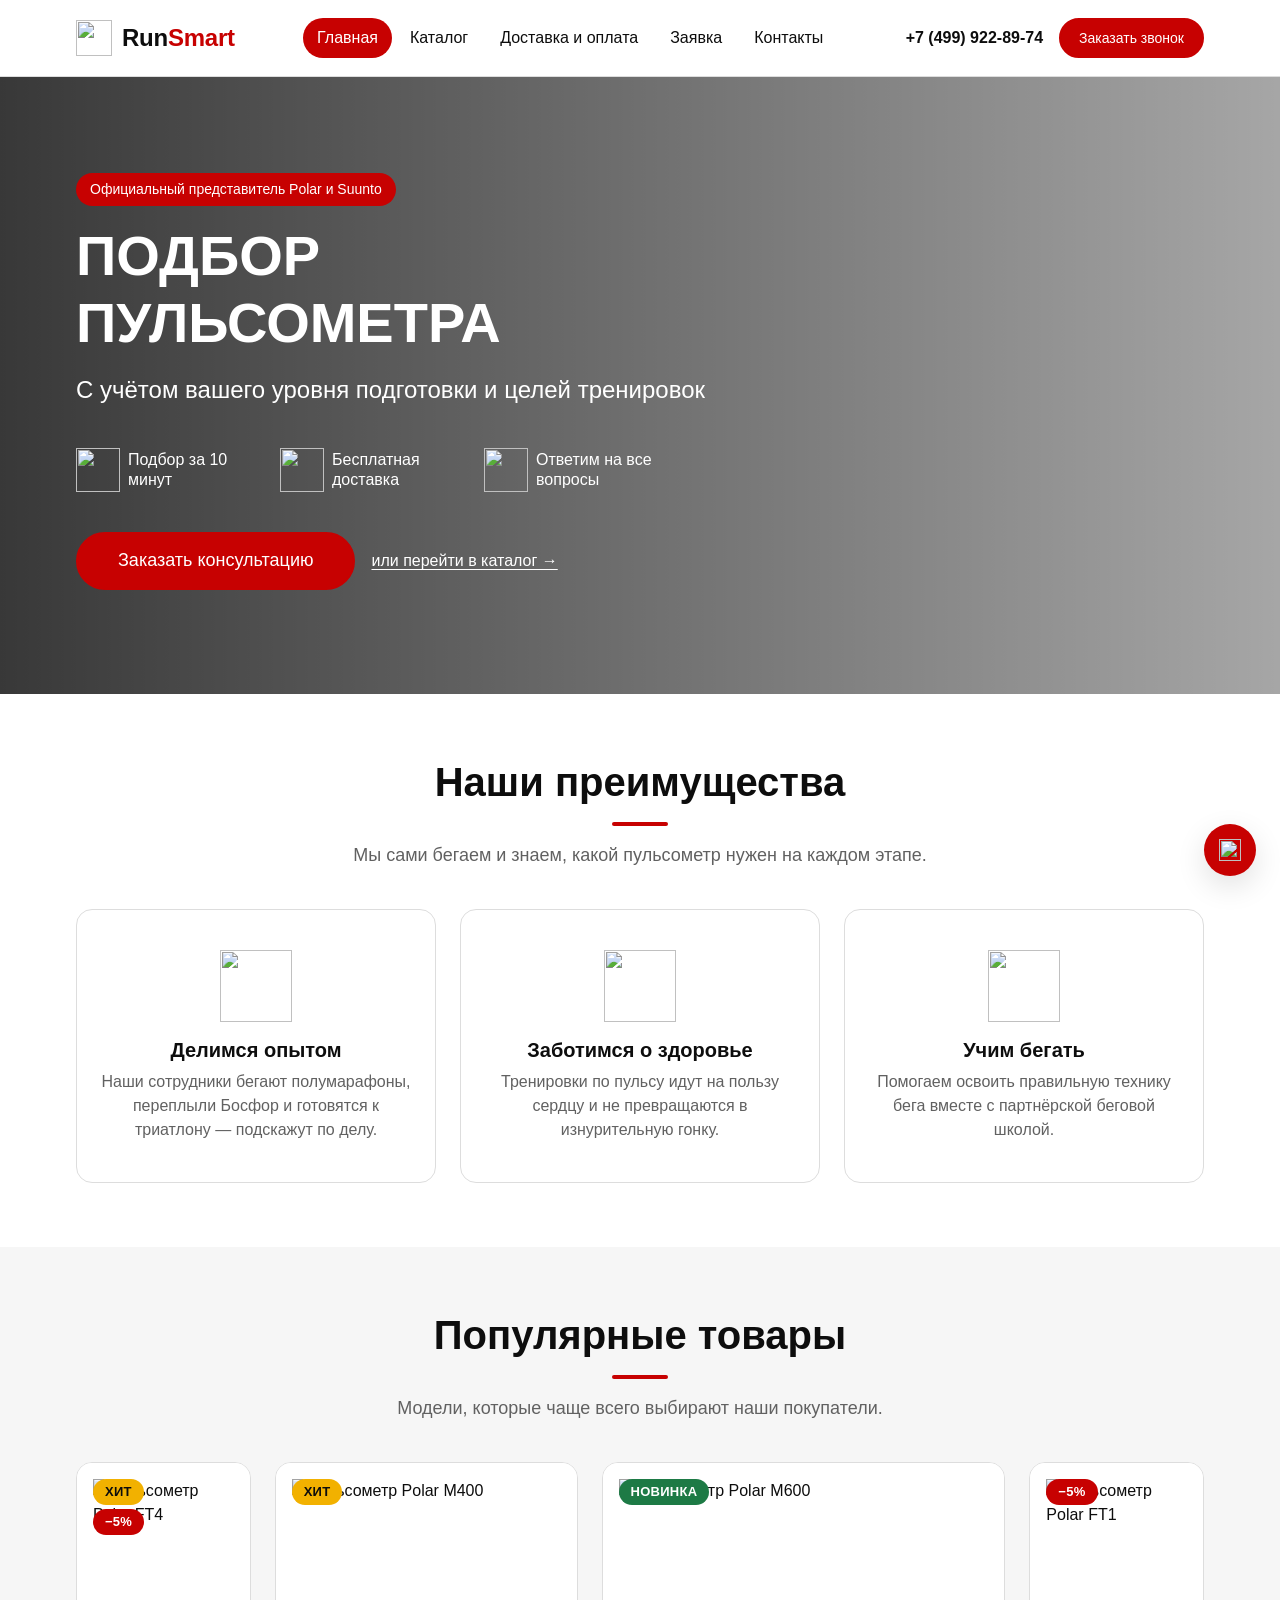
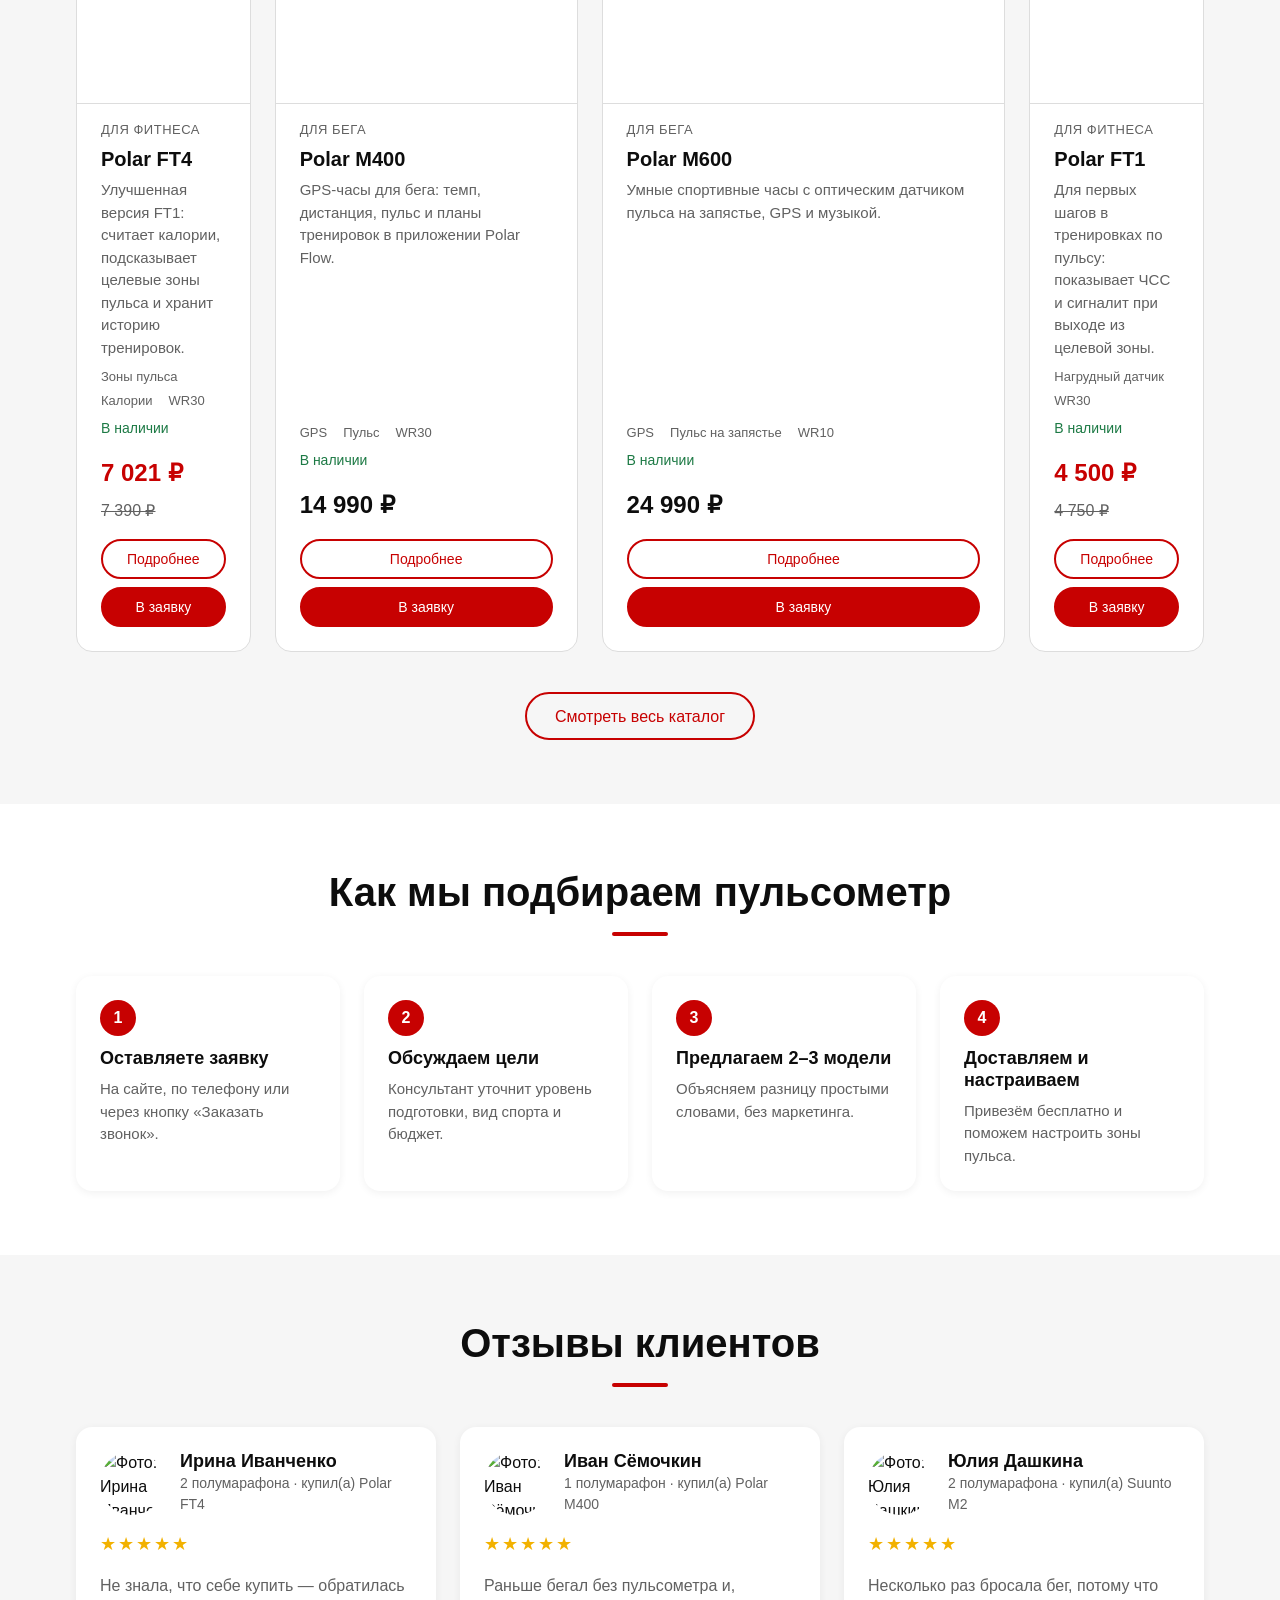
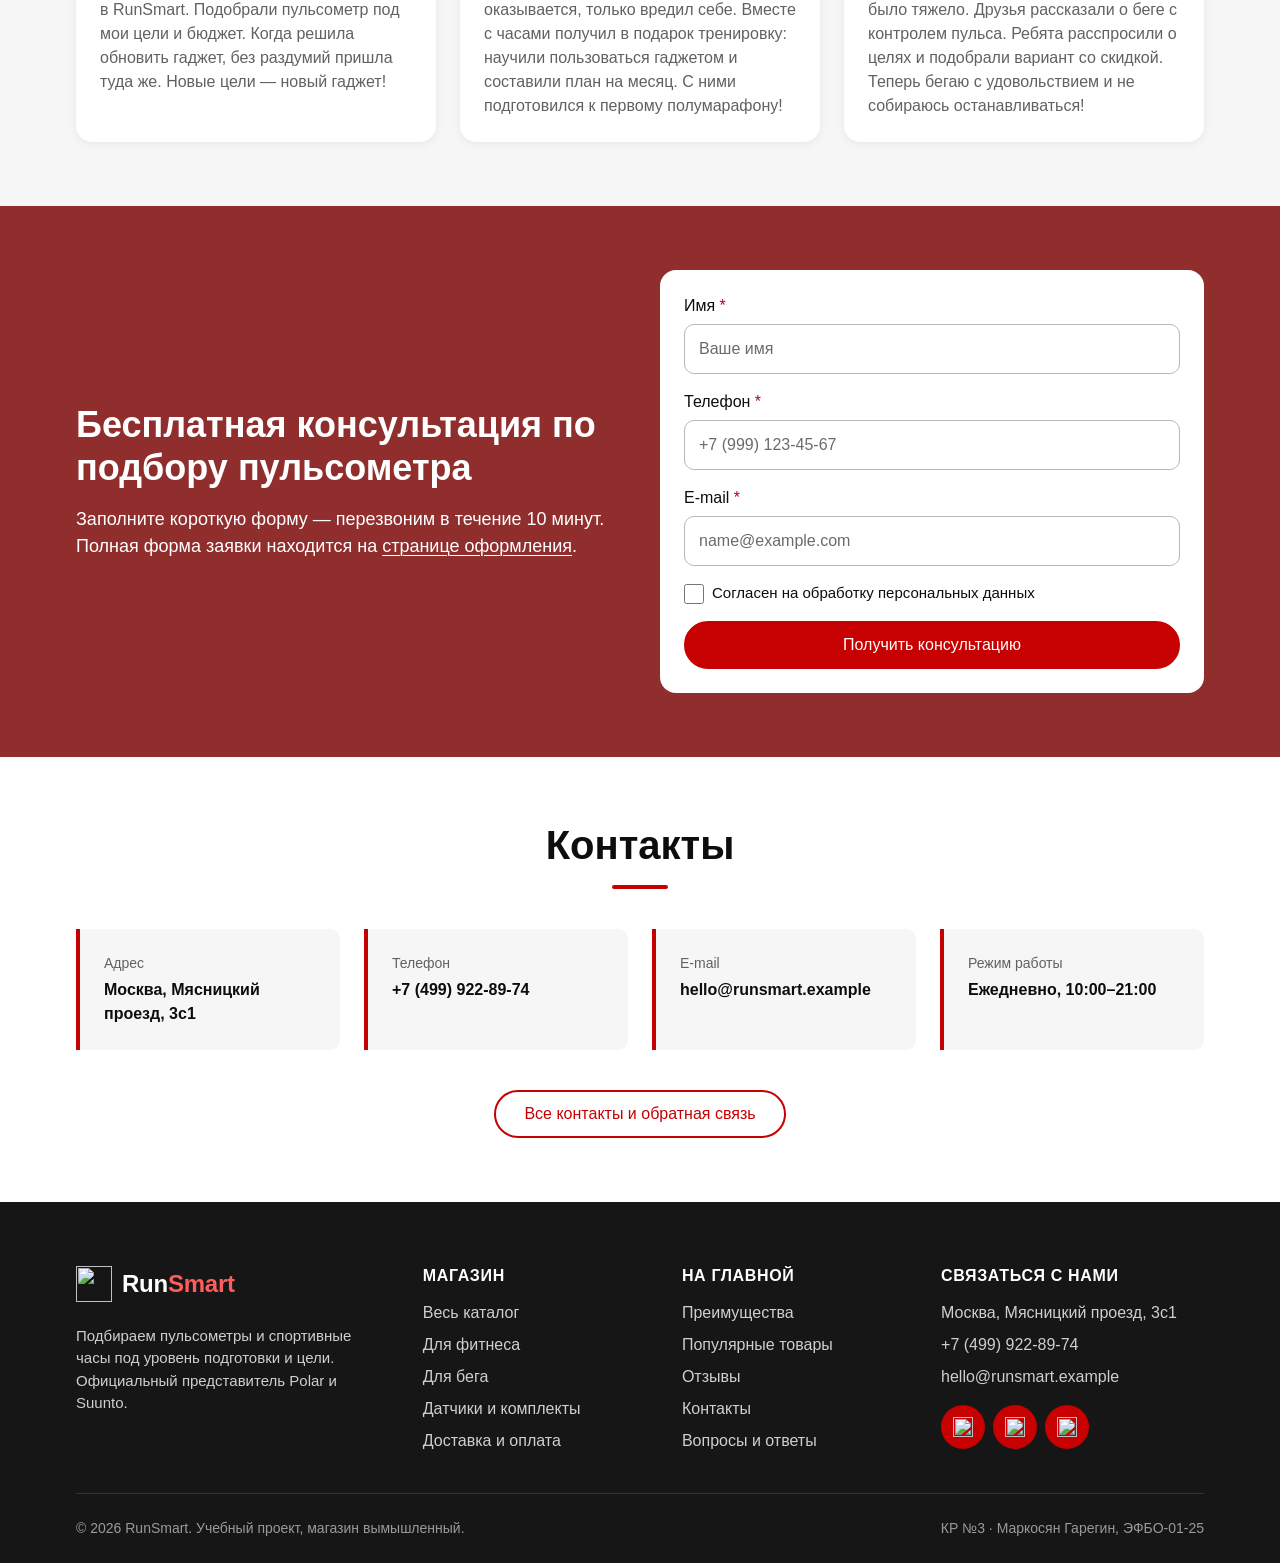
==== index.html @ d79f5748 "Страницы и базовые стили КР1, мобильная база" ====
<!DOCTYPE html>
<html lang="ru">
<head>
  <meta charset="UTF-8">
  <meta name="viewport" content="width=device-width, initial-scale=1.0">
  <title>RunSmart — подбор пульсометров для бега и фитнеса</title>
  <meta name="description" content="Магазин пульсометров RunSmart: подбор модели Polar и Suunto под ваш уровень подготовки, бесплатная доставка и консультация.">
  <link rel="icon" href="images/favicon.svg" type="image/svg+xml">
  <link rel="stylesheet" href="css/style.css">
  <link rel="stylesheet" href="css/responsive.css">
</head>
<body id="top">
  <a class="skip-link" href="#main">Перейти к содержимому</a>

  <header class="site-header">
    <div class="container site-header__inner">
      <a class="logo site-header__logo" href="index.html">
        <img class="logo__mark" src="images/favicon.svg" alt="" width="36" height="36">
        <span>Run<span class="logo__accent">Smart</span></span>
      </a>

      <nav class="site-nav" aria-label="Основное меню">
        <ul class="site-nav__list">
          <li class="site-nav__item"><a class="site-nav__link site-nav__link--active" href="index.html" aria-current="page">Главная</a></li>
          <li class="site-nav__item"><a class="site-nav__link" href="catalog.html">Каталог</a></li>
          <li class="site-nav__item"><a class="site-nav__link" href="delivery.html">Доставка и оплата</a></li>
          <li class="site-nav__item"><a class="site-nav__link" href="order.html">Заявка</a></li>
          <li class="site-nav__item"><a class="site-nav__link" href="contacts.html">Контакты</a></li>
        </ul>
      </nav>

      <div class="site-header__actions">
        <a class="site-header__phone" href="tel:+74999228974">+7 (499) 922-89-74</a>
        <a class="button button--small" href="#callback-modal">Заказать звонок</a>
      </div>
    </div>
  </header>


  <main id="main">
    <section class="hero" aria-labelledby="hero-title">
      <div class="container">
        <div class="hero__content">
          <p class="hero__label">Официальный представитель Polar и Suunto</p>
          <h1 class="hero__title" id="hero-title">Подбор пульсометра</h1>
          <p class="hero__subtitle">С учётом вашего уровня подготовки и целей тренировок</p>
          <ul class="hero__features">
            <li class="hero__feature"><img class="hero__feature-icon" src="images/icons/feature-time.svg" alt="" width="42" height="46">Подбор за 10 минут</li>
            <li class="hero__feature"><img class="hero__feature-icon" src="images/icons/feature-delivery.svg" alt="" width="42" height="46">Бесплатная доставка</li>
            <li class="hero__feature"><img class="hero__feature-icon" src="images/icons/feature-support.svg" alt="" width="42" height="46">Ответим на все вопросы</li>
          </ul>
          <div class="hero__actions">
            <a class="button button--large" href="#callback-modal">Заказать консультацию</a>
            <a class="hero__link" href="catalog.html">или перейти в каталог →</a>
          </div>
        </div>
      </div>
    </section>

    <section class="section" id="advantages" aria-labelledby="advantages-title">
      <div class="container">
        <header class="section__header">
          <h2 class="section__title" id="advantages-title">Наши преимущества</h2>
          <p class="section__lead">Мы сами бегаем и знаем, какой пульсометр нужен на каждом этапе.</p>
        </header>
        <ul class="advantages__list">
          <li class="advantages__item">
            <img class="advantages__icon" src="images/icons/adv-cup.svg" alt="" width="70" height="70">
            <h3 class="advantages__title">Делимся опытом</h3>
            <p class="advantages__text">Наши сотрудники бегают полумарафоны, переплыли Босфор и готовятся к триатлону — подскажут по делу.</p>
          </li>
          <li class="advantages__item">
            <img class="advantages__icon" src="images/icons/adv-heart.svg" alt="" width="70" height="70">
            <h3 class="advantages__title">Заботимся о здоровье</h3>
            <p class="advantages__text">Тренировки по пульсу идут на пользу сердцу и не превращаются в изнурительную гонку.</p>
          </li>
          <li class="advantages__item">
            <img class="advantages__icon" src="images/icons/adv-shoe.svg" alt="" width="70" height="70">
            <h3 class="advantages__title">Учим бегать</h3>
            <p class="advantages__text">Помогаем освоить правильную технику бега вместе с партнёрской беговой школой.</p>
          </li>
        </ul>
      </div>
    </section>

    <section class="section section--alt" id="popular" aria-labelledby="popular-title">
      <div class="container">
        <header class="section__header">
          <h2 class="section__title" id="popular-title">Популярные товары</h2>
          <p class="section__lead">Модели, которые чаще всего выбирают наши покупатели.</p>
        </header>
        <ul class="product-grid product-grid--four">
        <li class="product-grid__item">
          <article class="product-card product-card--discount" aria-labelledby="card-ft4-c">
            <div class="product-card__media">
            <div class="product-card__badges"><span class="badge badge--hit">Хит</span><span class="badge badge--sale">−5%</span></div>
              <img class="product-card__image" src="images/products/polar-ft4.webp" srcset="images/products/polar-ft4-320.webp 320w, images/products/polar-ft4.webp 403w" sizes="(min-width: 1024px) 260px, (min-width: 576px) 45vw, 100vw" alt="Пульсометр Polar FT4" width="403" height="640" loading="lazy">
            </div>
            <div class="product-card__body">
              <p class="product-card__category">Для фитнеса</p>
              <h3 class="product-card__title" id="card-ft4-c"><a class="product-card__title-link" href="product.html">Polar FT4</a></h3>
              <p class="product-card__description">Улучшенная версия FT1: считает калории, подсказывает целевые зоны пульса и хранит историю тренировок.</p>
              <ul class="product-card__meta"><li>Зоны пульса</li><li>Калории</li><li>WR30</li></ul>
              <p class="product-card__stock">В наличии</p>
              <div class="product-card__prices">
                <p class="product-card__price"><span class="visually-hidden">Цена: </span>7&nbsp;021&nbsp;₽</p>
              <s class="product-card__price-old"><span class="visually-hidden">Старая цена: </span>7&nbsp;390&nbsp;₽</s>
              </div>
              <div class="product-card__actions">
                <a class="button button--outline button--small" href="product.html">Подробнее</a>
                <a class="button button--small product-card__button" href="order.html">В заявку</a>
              </div>
            </div>
          </article>
        </li>
        <li class="product-grid__item">
          <article class="product-card" aria-labelledby="card-m400-c">
            <div class="product-card__media">
            <div class="product-card__badges"><span class="badge badge--hit">Хит</span></div>
              <img class="product-card__image" src="images/products/polar-m400.webp" srcset="images/products/polar-m400-320.webp 320w, images/products/polar-m400.webp 640w" sizes="(min-width: 1024px) 260px, (min-width: 576px) 45vw, 100vw" alt="Пульсометр Polar M400" width="640" height="495" loading="lazy">
            </div>
            <div class="product-card__body">
              <p class="product-card__category">Для бега</p>
              <h3 class="product-card__title" id="card-m400-c"><a class="product-card__title-link" href="product.html">Polar M400</a></h3>
              <p class="product-card__description">GPS-часы для бега: темп, дистанция, пульс и планы тренировок в приложении Polar Flow.</p>
              <ul class="product-card__meta"><li>GPS</li><li>Пульс</li><li>WR30</li></ul>
              <p class="product-card__stock">В наличии</p>
              <div class="product-card__prices">
                <p class="product-card__price"><span class="visually-hidden">Цена: </span>14&nbsp;990&nbsp;₽</p>
              </div>
              <div class="product-card__actions">
                <a class="button button--outline button--small" href="product.html">Подробнее</a>
                <a class="button button--small product-card__button" href="order.html">В заявку</a>
              </div>
            </div>
          </article>
        </li>
        <li class="product-grid__item">
          <article class="product-card" aria-labelledby="card-m600-c">
            <div class="product-card__media">
            <div class="product-card__badges"><span class="badge badge--new">Новинка</span></div>
              <img class="product-card__image" src="images/products/polar-m600.webp" srcset="images/products/polar-m600-320.webp 320w, images/products/polar-m600.webp 640w" sizes="(min-width: 1024px) 260px, (min-width: 576px) 45vw, 100vw" alt="Пульсометр Polar M600" width="640" height="360" loading="lazy">
            </div>
            <div class="product-card__body">
              <p class="product-card__category">Для бега</p>
              <h3 class="product-card__title" id="card-m600-c"><a class="product-card__title-link" href="product.html">Polar M600</a></h3>
              <p class="product-card__description">Умные спортивные часы с оптическим датчиком пульса на запястье, GPS и музыкой.</p>
              <ul class="product-card__meta"><li>GPS</li><li>Пульс на запястье</li><li>WR10</li></ul>
              <p class="product-card__stock">В наличии</p>
              <div class="product-card__prices">
                <p class="product-card__price"><span class="visually-hidden">Цена: </span>24&nbsp;990&nbsp;₽</p>
              </div>
              <div class="product-card__actions">
                <a class="button button--outline button--small" href="product.html">Подробнее</a>
                <a class="button button--small product-card__button" href="order.html">В заявку</a>
              </div>
            </div>
          </article>
        </li>
        <li class="product-grid__item">
          <article class="product-card product-card--discount" aria-labelledby="card-ft1-c">
            <div class="product-card__media">
            <div class="product-card__badges"><span class="badge badge--sale">−5%</span></div>
              <img class="product-card__image" src="images/products/polar-ft1.webp" srcset="images/products/polar-ft1-320.webp 320w, images/products/polar-ft1.webp 371w" sizes="(min-width: 1024px) 260px, (min-width: 576px) 45vw, 100vw" alt="Пульсометр Polar FT1" width="371" height="640" loading="lazy">
            </div>
            <div class="product-card__body">
              <p class="product-card__category">Для фитнеса</p>
              <h3 class="product-card__title" id="card-ft1-c"><a class="product-card__title-link" href="product.html">Polar FT1</a></h3>
              <p class="product-card__description">Для первых шагов в тренировках по пульсу: показывает ЧСС и сигналит при выходе из целевой зоны.</p>
              <ul class="product-card__meta"><li>Нагрудный датчик</li><li>WR30</li></ul>
              <p class="product-card__stock">В наличии</p>
              <div class="product-card__prices">
                <p class="product-card__price"><span class="visually-hidden">Цена: </span>4&nbsp;500&nbsp;₽</p>
              <s class="product-card__price-old"><span class="visually-hidden">Старая цена: </span>4&nbsp;750&nbsp;₽</s>
              </div>
              <div class="product-card__actions">
                <a class="button button--outline button--small" href="product.html">Подробнее</a>
                <a class="button button--small product-card__button" href="order.html">В заявку</a>
              </div>
            </div>
          </article>
        </li>
        </ul>
        <div class="section__footer">
          <a class="button button--outline" href="catalog.html">Смотреть весь каталог</a>
        </div>
      </div>
    </section>

    <section class="section" id="steps" aria-labelledby="steps-title">
      <div class="container">
        <header class="section__header">
          <h2 class="section__title" id="steps-title">Как мы подбираем пульсометр</h2>
        </header>
        <ol class="steps">
          <li class="steps__item">
            <h3 class="steps__title">Оставляете заявку</h3>
            <p class="steps__text">На сайте, по телефону или через кнопку «Заказать звонок».</p>
          </li>
          <li class="steps__item">
            <h3 class="steps__title">Обсуждаем цели</h3>
            <p class="steps__text">Консультант уточнит уровень подготовки, вид спорта и бюджет.</p>
          </li>
          <li class="steps__item">
            <h3 class="steps__title">Предлагаем 2–3 модели</h3>
            <p class="steps__text">Объясняем разницу простыми словами, без маркетинга.</p>
          </li>
          <li class="steps__item">
            <h3 class="steps__title">Доставляем и настраиваем</h3>
            <p class="steps__text">Привезём бесплатно и поможем настроить зоны пульса.</p>
          </li>
        </ol>
      </div>
    </section>

    <section class="section section--alt" id="reviews" aria-labelledby="reviews-title">
      <div class="container">
        <header class="section__header">
          <h2 class="section__title" id="reviews-title">Отзывы клиентов</h2>
        </header>
        <div class="reviews__list">
        <article class="review-card">
          <header class="review-card__header">
            <img class="review-card__photo" src="images/reviews/irina.webp" alt="Фото: Ирина Иванченко" width="64" height="64" loading="lazy">
            <div>
              <h3 class="review-card__name">Ирина Иванченко</h3>
              <p class="review-card__meta">2 полумарафона · купил(а) Polar FT4</p>
            </div>
          </header>
          <p class="review-card__rating"><span aria-hidden="true">★★★★★</span><span class="visually-hidden">Оценка 5 из 5</span></p>
          <p class="review-card__text">Не знала, что себе купить — обратилась в RunSmart. Подобрали пульсометр под мои цели и бюджет. Когда решила обновить гаджет, без раздумий пришла туда же. Новые цели — новый гаджет!</p>
        </article>
        <article class="review-card">
          <header class="review-card__header">
            <img class="review-card__photo" src="images/reviews/ivan.webp" alt="Фото: Иван Сёмочкин" width="64" height="64" loading="lazy">
            <div>
              <h3 class="review-card__name">Иван Сёмочкин</h3>
              <p class="review-card__meta">1 полумарафон · купил(а) Polar M400</p>
            </div>
          </header>
          <p class="review-card__rating"><span aria-hidden="true">★★★★★</span><span class="visually-hidden">Оценка 5 из 5</span></p>
          <p class="review-card__text">Раньше бегал без пульсометра и, оказывается, только вредил себе. Вместе с часами получил в подарок тренировку: научили пользоваться гаджетом и составили план на месяц. С ними подготовился к первому полумарафону!</p>
        </article>
        <article class="review-card">
          <header class="review-card__header">
            <img class="review-card__photo" src="images/reviews/julia.webp" alt="Фото: Юлия Дашкина" width="64" height="64" loading="lazy">
            <div>
              <h3 class="review-card__name">Юлия Дашкина</h3>
              <p class="review-card__meta">2 полумарафона · купил(а) Suunto M2</p>
            </div>
          </header>
          <p class="review-card__rating"><span aria-hidden="true">★★★★★</span><span class="visually-hidden">Оценка 5 из 5</span></p>
          <p class="review-card__text">Несколько раз бросала бег, потому что было тяжело. Друзья рассказали о беге с контролем пульса. Ребята расспросили о целях и подобрали вариант со скидкой. Теперь бегаю с удовольствием и не собираюсь останавливаться!</p>
        </article>
        </div>
      </div>
    </section>

    <section class="cta" aria-labelledby="cta-title">
      <div class="container cta__inner">
        <div>
          <h2 class="cta__title" id="cta-title">Бесплатная консультация по подбору пульсометра</h2>
          <p class="cta__text">Заполните короткую форму — перезвоним в течение 10 минут. Полная форма заявки находится на <a class="cta__link" href="order.html">странице оформления</a>.</p>
        </div>
        <form class="form form--compact cta__form" action="thanks.html" method="get">
          <div class="form__grid">
            <div class="form__field">
              <label class="form__label" for="cta-name">Имя <abbr class="form__required" title="обязательное поле">*</abbr></label>
              <input class="form__input" id="cta-name" name="name" type="text" autocomplete="name" minlength="2" required placeholder="Ваше имя">
            </div>
            <div class="form__field">
              <label class="form__label" for="cta-phone">Телефон <abbr class="form__required" title="обязательное поле">*</abbr></label>
              <input class="form__input" id="cta-phone" name="phone" type="tel" autocomplete="tel" pattern="[0-9 +\(\)\-]{10,18}" required placeholder="+7 (999) 123-45-67">
            </div>
            <div class="form__field">
              <label class="form__label" for="cta-email">E-mail <abbr class="form__required" title="обязательное поле">*</abbr></label>
              <input class="form__input" id="cta-email" name="email" type="email" autocomplete="email" required placeholder="name@example.com">
            </div>
          </div>
          <label class="form__checkbox-label">
            <input class="form__checkbox" name="agree" type="checkbox" required>
            Согласен на обработку персональных данных
          </label>
          <button class="button button--block" type="submit">Получить консультацию</button>
        </form>
      </div>
    </section>

    <section class="section" id="contacts" aria-labelledby="contacts-title">
      <div class="container">
        <header class="section__header">
          <h2 class="section__title" id="contacts-title">Контакты</h2>
        </header>
        <dl class="contacts-strip">
          <div class="contacts-strip__item">
            <dt class="contacts-strip__label">Адрес</dt>
            <dd class="contacts-strip__value">Москва, Мясницкий проезд, 3с1</dd>
          </div>
          <div class="contacts-strip__item">
            <dt class="contacts-strip__label">Телефон</dt>
            <dd class="contacts-strip__value"><a href="tel:+74999228974">+7 (499) 922-89-74</a></dd>
          </div>
          <div class="contacts-strip__item">
            <dt class="contacts-strip__label">E-mail</dt>
            <dd class="contacts-strip__value"><a href="mailto:hello@runsmart.example">hello@runsmart.example</a></dd>
          </div>
          <div class="contacts-strip__item">
            <dt class="contacts-strip__label">Режим работы</dt>
            <dd class="contacts-strip__value">Ежедневно, 10:00–21:00</dd>
          </div>
        </dl>
        <div class="section__footer">
          <a class="button button--outline" href="contacts.html">Все контакты и обратная связь</a>
        </div>
      </div>
    </section>
  </main>

  <footer class="site-footer">
    <div class="container site-footer__inner">
      <section aria-labelledby="footer-about">
        <h2 class="visually-hidden" id="footer-about">О магазине</h2>
        <a class="logo logo--inverse" href="index.html">
          <img class="logo__mark" src="images/favicon.svg" alt="" width="36" height="36" loading="lazy">
          <span>Run<span class="logo__accent">Smart</span></span>
        </a>
        <p class="site-footer__about">Подбираем пульсометры и спортивные часы под уровень подготовки и цели. Официальный представитель Polar и Suunto.</p>
      </section>

      <nav aria-labelledby="footer-shop">
        <h2 class="site-footer__title" id="footer-shop">Магазин</h2>
        <ul class="site-footer__list">
          <li><a class="site-footer__link" href="catalog.html">Весь каталог</a></li>
          <li><a class="site-footer__link" href="catalog.html#fitness">Для фитнеса</a></li>
          <li><a class="site-footer__link" href="catalog.html#running">Для бега</a></li>
          <li><a class="site-footer__link" href="catalog.html#sensors">Датчики и комплекты</a></li>
          <li><a class="site-footer__link" href="delivery.html">Доставка и оплата</a></li>
        </ul>
      </nav>

      <nav aria-labelledby="footer-home">
        <h2 class="site-footer__title" id="footer-home">На главной</h2>
        <ul class="site-footer__list">
          <li><a class="site-footer__link" href="index.html#advantages">Преимущества</a></li>
          <li><a class="site-footer__link" href="index.html#popular">Популярные товары</a></li>
          <li><a class="site-footer__link" href="index.html#reviews">Отзывы</a></li>
          <li><a class="site-footer__link" href="index.html#contacts">Контакты</a></li>
          <li><a class="site-footer__link" href="contacts.html#faq">Вопросы и ответы</a></li>
        </ul>
      </nav>

      <section aria-labelledby="footer-contacts">
        <h2 class="site-footer__title" id="footer-contacts">Связаться с нами</h2>
        <address class="site-footer__contacts">
          <span>Москва, Мясницкий проезд, 3с1</span>
          <a class="site-footer__link" href="tel:+74999228974">+7 (499) 922-89-74</a>
          <a class="site-footer__link" href="mailto:hello@runsmart.example">hello@runsmart.example</a>
        </address>
        <ul class="socials">
          <li><a class="socials__link" href="https://t.me/" target="_blank" rel="noopener noreferrer" aria-label="Telegram"><img class="socials__icon" src="images/icons/social-telegram.svg" alt="" width="20" height="20"></a></li>
          <li><a class="socials__link" href="https://www.youtube.com/" target="_blank" rel="noopener noreferrer" aria-label="YouTube"><img class="socials__icon" src="images/icons/social-youtube.svg" alt="" width="20" height="20"></a></li>
          <li><a class="socials__link" href="mailto:hello@runsmart.example" aria-label="Написать на почту"><img class="socials__icon" src="images/icons/social-mail.svg" alt="" width="20" height="20"></a></li>
        </ul>
      </section>
    </div>

    <div class="container">
      <div class="site-footer__bottom">
        <p>© 2026 RunSmart. Учебный проект, магазин вымышленный.</p>
        <p>КР №3 · Маркосян Гарегин, ЭФБО-01-25</p>
      </div>
    </div>
  </footer>

  <a class="page-up" href="#top" aria-label="Наверх страницы">
    <img class="page-up__icon" src="images/icons/arrow-up.svg" alt="" width="22" height="22">
  </a>

  <!-- CSS-модалка: открывается ссылкой на #callback-modal (псевдокласс :target),
       закрывается ссылкой на несуществующий якорь #close — без JavaScript -->
  <div class="modal" id="callback-modal" role="dialog" aria-modal="true" aria-labelledby="callback-title">
    <a class="modal__overlay" href="#close" tabindex="-1" aria-hidden="true"></a>
    <div class="modal__window">
      <a class="modal__close" href="#close" aria-label="Закрыть окно">&times;</a>
      <h2 class="modal__title" id="callback-title">Заказать звонок</h2>
      <p class="modal__text">Оставьте номер — перезвоним в течение 10 минут и поможем подобрать пульсометр.</p>
      <form class="form form--compact" action="thanks.html" method="get">
        <div class="form__grid">
          <div class="form__field">
            <label class="form__label" for="callback-name">Имя <abbr class="form__required" title="обязательное поле">*</abbr></label>
            <input class="form__input" id="callback-name" name="name" type="text" autocomplete="name" minlength="2" required placeholder="Как к вам обращаться">
          </div>
          <div class="form__field">
            <label class="form__label" for="callback-phone">Телефон <abbr class="form__required" title="обязательное поле">*</abbr></label>
            <input class="form__input" id="callback-phone" name="phone" type="tel" autocomplete="tel" pattern="[0-9 +\(\)\-]{10,18}" required placeholder="+7 (999) 123-45-67" aria-describedby="callback-phone-error">
            <p class="form__error" id="callback-phone-error">Введите номер из 10–18 цифр</p>
          </div>
        </div>
        <label class="form__checkbox-label">
          <input class="form__checkbox" name="agree" type="checkbox" required>
          Согласен на обработку персональных данных
        </label>
        <button class="button button--block" type="submit">Жду звонка</button>
      </form>
    </div>
  </div>
</body>
</html>
---- css/style.css ----
/* ==========================================================================
   RunSmart — магазин пульсометров
   Контрольная работа №1. HTML и CSS: разработка многостраничного сайта
   Структура файла:
   1. Шрифты
   2. Переменные (:root)
   3. Базовые стили
   4. Общие блоки: container, button, badge, section, breadcrumbs
   5. Шапка и навигация
   6. Главная: hero, advantages, steps, reviews, cta, contacts-strip
   7. Карточки товаров и сетка
   8. Каталог: layout, фильтры, категории, toolbar
   9. Страница товара
   10. Таблицы
   11. Формы
   12. Заявка, контакты, доставка, спасибо
   13. FAQ
   14. Модальное окно
   15. Подвал, кнопка «Наверх», skip-link
   16. Уменьшение анимаций (адаптив — в responsive.css)
   ========================================================================== */

/* 1. Шрифты
   ========================================================================== */
@font-face {
  font-family: "Museo Sans Cyrl";
  src: url("../fonts/MuseoSansCyrl-300.woff") format("woff");
  font-weight: 300;
  font-style: normal;
  font-display: swap;
}

@font-face {
  font-family: "Museo Sans Cyrl";
  src: url("../fonts/MuseoSansCyrl-500.woff") format("woff");
  font-weight: 500;
  font-style: normal;
  font-display: swap;
}

@font-face {
  font-family: "Museo Sans Cyrl";
  src: url("../fonts/MuseoSansCyrl-700.woff") format("woff");
  font-weight: 700;
  font-style: normal;
  font-display: swap;
}

/* 2. Переменные
   ========================================================================== */
:root {
  /* Цвета */
  --color-bg: #ffffff;
  --color-bg-alt: #f6f6f6;
  --color-bg-dark: #161616;
  --color-text: #0d0d0d;
  --color-text-muted: #616161;
  --color-text-inverse: #ffffff;
  --color-primary: #c70101;
  --color-primary-dark: #950000;
  --color-primary-soft: #fdecec;
  --color-border: #dddddd;
  --color-focus: #1a5fd0;
  --color-danger: #b00020;
  --color-success: #1d7a45;
  --color-success-soft: #e8f5ee;
  --color-warning: #f2b100;
  --color-overlay: rgba(10, 10, 10, 0.6);

  /* Отступы */
  --space-xs: 4px;
  --space-sm: 8px;
  --space-md: 16px;
  --space-lg: 24px;
  --space-xl: 40px;
  --space-2xl: 48px;

  /* Скругления */
  --radius-sm: 6px;
  --radius-md: 10px;
  --radius-lg: 16px;
  --radius-pill: 999px;

  /* Типографика */
  --font-main: "Museo Sans Cyrl", "Segoe UI", Arial, sans-serif;
  --fs-sm: 14px;
  --fs-base: 16px;
  --fs-lg: 20px;
  --fs-xl: 28px;
  --fs-2xl: 30px;

  /* Прочее */
  --container-width: 1160px;
  --header-height: 76px;
  --shadow-sm: 0 2px 8px rgba(0, 0, 0, 0.06);
  --shadow-md: 0 10px 30px rgba(0, 0, 0, 0.12);
  --transition: 0.2s ease;

  /* Слои (z-index) */
  --z-badge: 2;
  --z-sticky: 50;
  --z-header: 100;
  --z-page-up: 90;
  --z-modal: 500;
  --z-skip-link: 1000;
}

/* 3. Базовые стили
   ========================================================================== */
*,
*::before,
*::after {
  box-sizing: border-box;
}

html {
  scroll-behavior: smooth;
  scroll-padding-top: var(--space-md);
}

body {
  margin: 0;
  font-family: var(--font-main);
  font-size: var(--fs-base);
  font-weight: 300;
  line-height: 1.5;
  color: var(--color-text);
  background-color: var(--color-bg);
  /* длинные слова и адреса не растягивают страницу */
  overflow-wrap: break-word;
}

h1,
h2,
h3,
h4 {
  margin: 0;
  font-weight: 700;
  line-height: 1.2;
}

p {
  margin: 0;
}

img {
  display: block;
}

/* изображения и видео не выходят за пределы контейнера */
img,
video {
  max-width: 100%;
  height: auto;
}

a {
  color: var(--color-primary);
  text-decoration-thickness: 1px;
  text-underline-offset: 3px;
  transition: color var(--transition);
}

a:hover {
  color: var(--color-primary-dark);
}

/* Номер телефона не переносится на две строки */
a[href^="tel:"] {
  white-space: nowrap;
}

/* Единый видимый фокус для клавиатуры */
:focus-visible {
  outline: 3px solid var(--color-focus);
  outline-offset: 3px;
}

button,
input,
select,
textarea {
  font: inherit;
  color: inherit;
}

strong,
b {
  font-weight: 700;
}

address {
  font-style: normal;
}

.visually-hidden {
  position: absolute;
  width: 1px;
  height: 1px;
  margin: -1px;
  padding: 0;
  overflow: hidden;
  clip: rect(0 0 0 0);
  white-space: nowrap;
  border: 0;
}

/* 4. Общие блоки
   ========================================================================== */
.container {
  width: 100%;
  max-width: var(--container-width);
  margin: 0 auto;
  padding: 0 var(--space-md);
}

/* --- Логотип --- */
.logo {
  display: inline-flex;
  align-items: center;
  gap: 10px;
  border-radius: var(--radius-sm);
  color: var(--color-text);
  font-size: 24px;
  font-weight: 700;
  letter-spacing: -0.01em;
  text-decoration: none;
}

.logo:hover {
  color: var(--color-text);
}

.logo__mark {
  width: 36px;
  height: 36px;
  transition: transform var(--transition);
}

.logo:hover .logo__mark {
  transform: rotate(-8deg);
}

.logo__accent {
  color: var(--color-primary);
}

.logo--inverse,
.logo--inverse:hover {
  color: var(--color-text-inverse);
}

.logo--inverse .logo__accent {
  color: #ff5c5c;
}

/* --- Кнопка --- */
.button {
  display: inline-flex;
  align-items: center;
  justify-content: center;
  gap: var(--space-sm);
  min-height: 48px;
  padding: 12px 28px;
  border: 2px solid var(--color-primary);
  border-radius: var(--radius-pill);
  background-color: var(--color-primary);
  color: var(--color-text-inverse);
  font-weight: 500;
  font-size: var(--fs-base);
  line-height: 1.2;
  text-align: center;
  text-decoration: none;
  cursor: pointer;
  transition:
    background-color var(--transition),
    border-color var(--transition),
    color var(--transition),
    transform var(--transition);
}

.button:hover {
  background-color: var(--color-primary-dark);
  border-color: var(--color-primary-dark);
  color: var(--color-text-inverse);
}

.button:active {
  transform: translateY(1px);
}

.button:focus-visible {
  outline: 3px solid var(--color-focus);
  outline-offset: 3px;
}

.button--outline {
  background-color: transparent;
  color: var(--color-primary);
}

.button--outline:hover {
  background-color: var(--color-primary);
  border-color: var(--color-primary);
}

.button--light {
  background-color: var(--color-bg);
  border-color: var(--color-bg);
  color: var(--color-primary);
}

.button--light:hover {
  background-color: var(--color-primary-soft);
  border-color: var(--color-primary-soft);
  color: var(--color-primary-dark);
}

.button--small {
  min-height: 40px;
  padding: 8px 18px;
  font-size: var(--fs-sm);
}

.button--large {
  min-height: 56px;
  padding: 16px 40px;
  font-size: 18px;
}

.button--block {
  width: 100%;
}

button:disabled,
.button--disabled {
  opacity: 0.6;
  cursor: not-allowed;
  pointer-events: none;
}

/* --- Бейдж («Новинка», «Скидка», «Хит») --- */
.badge {
  display: inline-block;
  padding: 4px 12px;
  border-radius: var(--radius-pill);
  font-size: 13px;
  font-weight: 700;
  line-height: 1.4;
  letter-spacing: 0.02em;
  text-transform: uppercase;
  color: var(--color-text-inverse);
  background-color: var(--color-text);
}

.badge--sale {
  background-color: var(--color-primary);
}

.badge--new {
  background-color: var(--color-success);
}

.badge--hit {
  background-color: var(--color-warning);
  color: var(--color-text);
}

.badge--muted {
  background-color: var(--color-text-muted);
}

/* --- Секция страницы --- */
.section {
  padding: var(--space-2xl) 0;
}

.section--alt {
  background-color: var(--color-bg-alt);
}

.section--compact {
  padding: var(--space-xl) 0;
}

.section__header {
  max-width: 720px;
  margin: 0 auto var(--space-xl);
  text-align: center;
}

.section__header--left {
  margin-left: 0;
  text-align: left;
}

.section__title {
  font-size: var(--fs-2xl);
}

.section__title::after {
  content: "";
  display: block;
  width: 56px;
  height: 4px;
  margin: var(--space-md) auto 0;
  border-radius: var(--radius-pill);
  background-color: var(--color-primary);
}

.section__header--left .section__title::after {
  margin-left: 0;
}

.section__lead {
  margin-top: var(--space-md);
  font-size: 18px;
  color: var(--color-text-muted);
}

.section__footer {
  display: flex;
  justify-content: center;
  margin-top: var(--space-xl);
}

/* --- Заголовок внутренней страницы --- */
.page-heading {
  padding: var(--space-xl) 0 var(--space-lg);
  background-color: var(--color-bg-alt);
}

.page-heading__title {
  margin-top: var(--space-md);
  font-size: var(--fs-2xl);
}

.page-heading__lead {
  max-width: 720px;
  margin-top: var(--space-sm);
  font-size: 18px;
  color: var(--color-text-muted);
}

/* --- Хлебные крошки --- */
.breadcrumbs__list {
  display: flex;
  flex-wrap: wrap;
  gap: var(--space-xs) var(--space-sm);
  margin: 0;
  padding: 0;
  list-style: none;
  font-size: var(--fs-sm);
}

.breadcrumbs__item {
  display: flex;
  align-items: center;
  gap: var(--space-sm);
  color: var(--color-text-muted);
}

.breadcrumbs__item:not(:last-child)::after {
  content: "/";
  color: var(--color-border);
}

.breadcrumbs__link {
  color: var(--color-text-muted);
}

.breadcrumbs__link:hover {
  color: var(--color-primary);
}

.breadcrumbs__current {
  color: var(--color-text);
  font-weight: 500;
}

/* 5. Шапка и навигация
   ========================================================================== */
.site-header {
  position: relative;
  z-index: var(--z-header);
  background-color: rgba(255, 255, 255, 0.96);
  border-bottom: 1px solid var(--color-border);
  backdrop-filter: blur(6px);
}

.site-header__inner {
  display: flex;
  align-items: center;
  justify-content: space-between;
  flex-wrap: wrap;
  gap: var(--space-sm) var(--space-md);
  min-height: var(--header-height);
  padding-top: var(--space-sm);
  padding-bottom: var(--space-sm);
}

.site-header__logo {
  flex-shrink: 0;
}

.site-header__actions {
  display: flex;
  align-items: center;
  gap: var(--space-md);
}

.site-header__phone {
  font-weight: 700;
  color: var(--color-text);
  text-decoration: none;
  white-space: nowrap;
  display: none;
}

.site-header__phone:hover {
  color: var(--color-primary);
}

/* на телефоне меню занимает отдельную строку под логотипом */
.site-nav {
  order: 3;
  width: 100%;
}

.site-nav__list {
  display: flex;
  flex-wrap: wrap;
  gap: var(--space-xs);
  margin: 0;
  padding: 0;
  list-style: none;
}

.site-nav__link {
  display: block;
  padding: 6px 10px;
  font-size: 15px;
  white-space: nowrap;
  border-radius: var(--radius-pill);
  color: var(--color-text);
  font-weight: 500;
  text-decoration: none;
  transition:
    background-color var(--transition),
    color var(--transition);
}

.site-nav__link:hover {
  background-color: var(--color-primary-soft);
  color: var(--color-primary);
}

.site-nav__link--active {
  background-color: var(--color-primary);
  color: var(--color-text-inverse);
}

.site-nav__link--active:hover {
  background-color: var(--color-primary-dark);
  color: var(--color-text-inverse);
}

/* 6. Главная страница
   ========================================================================== */

/* --- Hero --- */
.hero {
  position: relative;
  padding: 48px 0 56px;
  color: var(--color-text-inverse);
  background: url("../images/backgrounds/hero.webp") center / cover no-repeat;
  isolation: isolate;
}

/* Затемняющий слой поверх фото: absolute + z-index */
.hero::before {
  content: "";
  position: absolute;
  inset: 0;
  z-index: -1;
  background: linear-gradient(90deg, rgba(0, 0, 0, 0.78) 0%, rgba(0, 0, 0, 0.35) 100%);
}

.hero__content {
  max-width: 640px;
}

.hero__label {
  display: inline-block;
  margin-bottom: var(--space-md);
  padding: 6px 14px;
  border-radius: var(--radius-pill);
  background-color: var(--color-primary);
  font-size: var(--fs-sm);
  font-weight: 500;
}

.hero__title {
  font-size: 34px;
  text-transform: uppercase;
}

.hero__subtitle {
  margin-top: var(--space-md);
  font-size: 20px;
  font-weight: 300;
}

.hero__features {
  display: flex;
  flex-direction: column;
  gap: var(--space-lg);
  margin: var(--space-xl) 0 0;
  padding: 0;
  list-style: none;
}

.hero__feature {
  display: flex;
  align-items: center;
  gap: var(--space-sm);
  font-weight: 500;
  line-height: 1.3;
}

.hero__feature-icon {
  flex-shrink: 0;
  width: 44px;
  height: 44px;
}

.hero__actions {
  display: flex;
  flex-wrap: wrap;
  align-items: center;
  gap: var(--space-md);
  margin-top: var(--space-xl);
}

.hero__link {
  color: var(--color-text-inverse);
  font-weight: 500;
}

.hero__link:hover {
  color: var(--color-text-inverse);
  text-decoration-thickness: 2px;
}

/* --- Преимущества --- */
.advantages__list {
  display: grid;
  grid-template-columns: 1fr;
  gap: var(--space-lg);
  margin: 0;
  padding: 0;
  list-style: none;
}

.advantages__item {
  padding: var(--space-xl) var(--space-lg);
  border: 1px solid var(--color-border);
  border-radius: var(--radius-lg);
  text-align: center;
  background-color: var(--color-bg);
  transition:
    box-shadow var(--transition),
    border-color var(--transition);
}

.advantages__item:hover {
  border-color: transparent;
  box-shadow: var(--shadow-md);
}

.advantages__icon {
  width: 72px;
  height: 72px;
  margin: 0 auto var(--space-md);
  /* убирает светлый фон у растровых иконок */
  mix-blend-mode: multiply;
}

.advantages__title {
  font-size: var(--fs-lg);
}

.advantages__text {
  margin-top: var(--space-sm);
  color: var(--color-text-muted);
}

/* --- Шаги (как проходит подбор / заказ) --- */
.steps {
  display: grid;
  grid-template-columns: 1fr;
  gap: var(--space-lg);
  margin: 0;
  padding: 0;
  list-style: none;
  counter-reset: step;
}

.steps__item {
  position: relative;
  padding: var(--space-lg);
  padding-top: 72px;
  border-radius: var(--radius-lg);
  background-color: var(--color-bg);
  box-shadow: var(--shadow-sm);
  counter-increment: step;
}

.steps__item::before {
  content: counter(step);
  position: absolute;
  top: var(--space-lg);
  left: var(--space-lg);
  display: grid;
  place-items: center;
  width: 36px;
  height: 36px;
  border-radius: 50%;
  background-color: var(--color-primary);
  color: var(--color-text-inverse);
  font-weight: 700;
}

.steps__title {
  font-size: 18px;
}

.steps__text {
  margin-top: var(--space-sm);
  color: var(--color-text-muted);
  font-size: 15px;
}

.steps--vertical {
  grid-template-columns: 1fr;
  gap: var(--space-md);
}

.steps--vertical .steps__item {
  padding: var(--space-md) var(--space-md) var(--space-md) 68px;
  box-shadow: none;
  border: 1px solid var(--color-border);
}

.steps--vertical .steps__item::before {
  top: var(--space-md);
  left: var(--space-md);
}

/* --- Отзывы --- */
.reviews__list {
  display: grid;
  grid-template-columns: 1fr;
  gap: var(--space-lg);
}

.review-card {
  display: flex;
  flex-direction: column;
  gap: var(--space-md);
  padding: var(--space-lg);
  border-radius: var(--radius-lg);
  background-color: var(--color-bg);
  box-shadow: var(--shadow-sm);
}

.review-card__header {
  display: flex;
  align-items: center;
  gap: var(--space-md);
}

.review-card__photo {
  width: 64px;
  height: 64px;
  border-radius: 50%;
  object-fit: cover;
}

.review-card__name {
  font-size: 18px;
}

.review-card__meta {
  font-size: var(--fs-sm);
  color: var(--color-text-muted);
}

.review-card__rating {
  color: var(--color-warning);
  font-size: 18px;
  letter-spacing: 2px;
}

.review-card__text {
  color: var(--color-text-muted);
}

.review-card--compact {
  box-shadow: none;
  border: 1px solid var(--color-border);
}

/* --- Призыв к действию с формой --- */
.cta {
  position: relative;
  padding: var(--space-2xl) 0;
  color: var(--color-text-inverse);
  background: url("../images/backgrounds/cta.webp") center / cover no-repeat;
  isolation: isolate;
}

.cta::before {
  content: "";
  position: absolute;
  inset: 0;
  z-index: -1;
  background-color: rgba(120, 0, 0, 0.82);
}

.cta__inner {
  display: grid;
  grid-template-columns: 1fr;
  align-items: center;
  gap: var(--space-xl);
}

.cta__title {
  font-size: 26px;
}

.cta__text {
  margin-top: var(--space-md);
  font-size: 18px;
}

.cta__link {
  color: var(--color-text-inverse);
  font-weight: 500;
}

.cta__link:hover {
  color: var(--color-text-inverse);
  text-decoration-thickness: 2px;
}

.cta__form {
  padding: var(--space-lg);
  border-radius: var(--radius-lg);
  background-color: var(--color-bg);
  color: var(--color-text);
}

/* --- Контакты на главной --- */
.contacts-strip {
  display: grid;
  grid-template-columns: 1fr;
  gap: var(--space-lg);
  margin: 0;
}

.contacts-strip__item {
  padding: var(--space-lg);
  border-left: 4px solid var(--color-primary);
  background-color: var(--color-bg-alt);
  border-radius: 0 var(--radius-md) var(--radius-md) 0;
}

.contacts-strip__label {
  font-size: var(--fs-sm);
  color: var(--color-text-muted);
}

.contacts-strip__value {
  margin: var(--space-xs) 0 0;
  font-weight: 700;
}

.contacts-strip__value a {
  color: var(--color-text);
  text-decoration: none;
}

.contacts-strip__value a:hover {
  color: var(--color-primary);
}

/* 7. Карточки товаров
   ========================================================================== */
.product-grid {
  display: grid;
  grid-template-columns: 1fr;
  gap: var(--space-lg);
  margin: 0;
  padding: 0;
  list-style: none;
}

.product-grid--four {
  grid-template-columns: 1fr;
}

/* Элемент сетки на всю ширину — для рекомендуемой карточки */
.product-grid__item--wide {
  grid-column: 1 / -1;
}

.product-card {
  position: relative;
  display: flex;
  flex-direction: column;
  height: 100%;
  border: 1px solid var(--color-border);
  border-radius: var(--radius-lg);
  background-color: var(--color-bg);
  overflow: hidden;
  transition:
    box-shadow var(--transition),
    transform var(--transition),
    border-color var(--transition);
}

.product-card:hover {
  border-color: transparent;
  box-shadow: var(--shadow-md);
  transform: translateY(-4px);
}

/* Подсветка всей карточки, когда фокус внутри неё */
.product-card:focus-within {
  border-color: var(--color-focus);
}

.product-card__media {
  position: relative;
  display: flex;
  align-items: center;
  justify-content: center;
  height: 240px;
  padding: var(--space-md);
  background-color: var(--color-bg);
}

.product-card__image {
  width: 100%;
  height: 100%;
  object-fit: contain;
  transition: transform 0.3s ease;
}

.product-card:hover .product-card__image {
  transform: scale(1.04);
}

/* Бейдж позиционируется относительно карточки */
.product-card__badges {
  position: absolute;
  top: var(--space-md);
  left: var(--space-md);
  z-index: var(--z-badge);
  display: flex;
  flex-direction: column;
  align-items: flex-start;
  gap: var(--space-xs);
}

.product-card__body {
  display: flex;
  flex-direction: column;
  flex-grow: 1;
  gap: var(--space-sm);
  padding: var(--space-md) var(--space-lg) var(--space-lg);
  border-top: 1px solid var(--color-border);
}

.product-card__category {
  font-size: 13px;
  font-weight: 500;
  color: var(--color-text-muted);
  text-transform: uppercase;
  letter-spacing: 0.04em;
}

.product-card__title {
  font-size: var(--fs-lg);
}

.product-card__title-link {
  color: var(--color-text);
  text-decoration: none;
}

.product-card__title-link:hover {
  color: var(--color-primary);
}

.product-card__description {
  flex-grow: 1;
  font-size: 15px;
  color: var(--color-text-muted);
}

.product-card__meta {
  display: flex;
  flex-wrap: wrap;
  gap: var(--space-xs) var(--space-md);
  margin: 0;
  padding: 0;
  list-style: none;
  font-size: 13px;
  color: var(--color-text-muted);
}

.product-card__prices {
  display: flex;
  flex-wrap: wrap;
  align-items: baseline;
  gap: var(--space-sm);
  margin-top: var(--space-sm);
}

.product-card__price {
  font-size: 24px;
  font-weight: 700;
}

.product-card__price-old {
  color: var(--color-text-muted);
  text-decoration: line-through;
}

.product-card__actions {
  display: grid;
  gap: var(--space-sm);
  margin-top: var(--space-sm);
}

.product-card__stock {
  font-size: var(--fs-sm);
  font-weight: 500;
  color: var(--color-success);
}

/* Модификатор: товар со скидкой — цена выделяется цветом */
.product-card--discount .product-card__price {
  color: var(--color-primary);
}

/* Модификатор: нет в наличии */
.product-card--unavailable .product-card__image {
  filter: grayscale(1);
  opacity: 0.55;
}

.product-card--unavailable .product-card__stock {
  color: var(--color-text-muted);
}

/* Модификатор: широкая «рекомендуемая» карточка */
.product-card--featured {
  border-color: var(--color-primary);
}

/* 8. Каталог
   ========================================================================== */
.catalog-layout {
  display: grid;
  grid-template-columns: 1fr;
  align-items: start;
  gap: var(--space-xl);
}

/* Sticky-фильтр: остаётся на экране при прокрутке каталога */
.catalog-layout__content {
  /* не даём содержимому растянуть колонку сетки */
  min-width: 0;
}

.filters {
  z-index: var(--z-sticky);
  padding: var(--space-lg);
  border: 1px solid var(--color-border);
  border-radius: var(--radius-lg);
  background-color: var(--color-bg);
}

.filters__title {
  font-size: var(--fs-lg);
}

.filters__form {
  display: flex;
  flex-direction: column;
  gap: var(--space-lg);
  margin-top: var(--space-md);
}

.filters__group {
  margin: 0;
  padding: 0;
  border: none;
}

.filters__legend {
  margin-bottom: var(--space-sm);
  padding: 0;
  font-weight: 700;
}

.filters__options {
  display: flex;
  flex-direction: column;
  gap: var(--space-xs);
}

.filters__option {
  display: flex;
  align-items: center;
  gap: var(--space-sm);
  cursor: pointer;
}

.filters__checkbox {
  width: 18px;
  height: 18px;
  accent-color: var(--color-primary);
}

.filters__count {
  margin-left: auto;
  font-size: 13px;
  color: var(--color-text-muted);
}

.filters__range {
  display: grid;
  grid-template-columns: 1fr 1fr;
  gap: var(--space-sm);
}

.filters__actions {
  display: flex;
  flex-direction: column;
  gap: var(--space-sm);
}

.catalog-tabs__list {
  display: flex;
  flex-wrap: wrap;
  gap: var(--space-sm);
  margin: 0;
  padding: 0;
  list-style: none;
}

.catalog-tabs__link {
  display: inline-flex;
  align-items: center;
  gap: var(--space-sm);
  padding: 10px 20px;
  border: 2px solid var(--color-border);
  border-radius: var(--radius-pill);
  color: var(--color-text);
  font-weight: 500;
  text-decoration: none;
  transition:
    border-color var(--transition),
    color var(--transition);
}

.catalog-tabs__link:hover {
  border-color: var(--color-primary);
  color: var(--color-primary);
}

.catalog-tabs__link--active {
  border-color: var(--color-primary);
  background-color: var(--color-primary);
  color: var(--color-text-inverse);
}

.catalog-tabs__link--active:hover {
  color: var(--color-text-inverse);
}

.catalog-tabs__count {
  font-size: 13px;
  /* без opacity: на красной активной кнопке полупрозрачный текст давал контраст 3,8:1 */
}

.catalog-toolbar {
  display: flex;
  flex-wrap: wrap;
  align-items: center;
  justify-content: space-between;
  gap: var(--space-md);
  margin: var(--space-lg) 0;
  padding: var(--space-md) 0;
  border-bottom: 1px solid var(--color-border);
}

.catalog-toolbar__count {
  color: var(--color-text-muted);
}

.catalog-toolbar__sort {
  display: flex;
  align-items: center;
  gap: var(--space-sm);
}

.catalog-section + .catalog-section {
  margin-top: var(--space-2xl);
}

.catalog-section__title {
  margin-bottom: var(--space-lg);
  font-size: var(--fs-xl);
}

.catalog-section__lead {
  margin: calc(var(--space-md) * -1) 0 var(--space-lg);
  color: var(--color-text-muted);
}

/* 9. Страница товара
   ========================================================================== */
.product {
  display: grid;
  grid-template-columns: 1fr;
  gap: var(--space-xl);
  align-items: start;
}

.product__gallery {
  display: grid;
  grid-template-columns: 1fr;
  gap: var(--space-md);
}

.product__main {
  position: relative;
  display: flex;
  align-items: center;
  justify-content: center;
  height: 320px;
  padding: var(--space-lg);
  border: 1px solid var(--color-border);
  border-radius: var(--radius-lg);
}

.product__main-image {
  width: 100%;
  height: 100%;
  object-fit: contain;
}

.product__badges {
  position: absolute;
  top: var(--space-md);
  left: var(--space-md);
  z-index: var(--z-badge);
  display: flex;
  gap: var(--space-xs);
}

.product__thumbs {
  display: flex;
  flex-direction: row;
  gap: var(--space-sm);
  margin: 0;
  padding: 0;
  list-style: none;
}

.product__thumb {
  display: block;
  width: 80px;
  padding: var(--space-xs);
  border: 2px solid var(--color-border);
  border-radius: var(--radius-md);
  background-color: var(--color-bg);
}

.product__thumb--active {
  border-color: var(--color-primary);
}

.product__thumb-image {
  width: 100%;
  height: 72px;
  object-fit: contain;
}

.product__info {
  display: flex;
  flex-direction: column;
  gap: var(--space-md);
}

.product__category {
  font-weight: 500;
  color: var(--color-text-muted);
  text-transform: uppercase;
  letter-spacing: 0.04em;
  font-size: var(--fs-sm);
}

.product__title {
  font-size: 28px;
}

.product__rating {
  display: flex;
  align-items: center;
  gap: var(--space-sm);
  color: var(--color-text-muted);
}

.product__stars {
  color: var(--color-warning);
  letter-spacing: 2px;
}

.product__description {
  color: var(--color-text-muted);
  font-size: 17px;
}

.product__highlights {
  display: grid;
  grid-template-columns: 1fr;
  gap: var(--space-sm) var(--space-md);
  margin: 0;
  padding: 0;
  list-style: none;
}

.product__highlight {
  position: relative;
  padding-left: 26px;
}

.product__highlight::before {
  content: "✓";
  position: absolute;
  left: 0;
  top: 0;
  color: var(--color-success);
  font-weight: 700;
}

.product__buy {
  display: flex;
  flex-direction: column;
  gap: var(--space-md);
  padding: var(--space-lg);
  border-radius: var(--radius-lg);
  background-color: var(--color-bg-alt);
}

.product__prices {
  display: flex;
  flex-wrap: wrap;
  align-items: baseline;
  gap: var(--space-md);
}

.product__price {
  font-size: 28px;
  font-weight: 700;
  color: var(--color-primary);
}

.product__price-old {
  font-size: var(--fs-lg);
  color: var(--color-text-muted);
  text-decoration: line-through;
}

.product__saving {
  font-size: var(--fs-sm);
  font-weight: 500;
  color: var(--color-primary);
}

.product__stock {
  font-weight: 500;
  color: var(--color-success);
}

.product__actions {
  display: flex;
  flex-wrap: wrap;
  gap: var(--space-sm);
}

.product__delivery {
  margin: 0;
  padding: 0;
  list-style: none;
  font-size: 15px;
  color: var(--color-text-muted);
}

/* Внутренняя навигация по разделам товара */
.product-nav {
  position: sticky;
  top: 0;
  z-index: var(--z-sticky);
  background-color: var(--color-bg);
  border-bottom: 1px solid var(--color-border);
}

.product-nav__list {
  display: flex;
  flex-wrap: wrap;
  gap: 0 var(--space-md);
  margin: 0;
  padding: 0;
  list-style: none;
}

.product-nav__link {
  display: block;
  padding: var(--space-md) 0;
  border-bottom: 3px solid transparent;
  color: var(--color-text);
  font-weight: 500;
  text-decoration: none;
}

.product-nav__link:hover {
  border-bottom-color: var(--color-primary);
  color: var(--color-primary);
}

.product-details {
  display: grid;
  grid-template-columns: 1fr;
  gap: var(--space-xl);
  align-items: start;
}

.product-details__main {
  min-width: 0;
  display: flex;
  flex-direction: column;
  gap: var(--space-2xl);
}

.product-details__title {
  margin-bottom: var(--space-md);
  font-size: var(--fs-xl);
}

.product-details__text + .product-details__text {
  margin-top: var(--space-md);
}

.product-details__list {
  display: grid;
  grid-template-columns: 1fr;
  gap: var(--space-sm) var(--space-lg);
  margin: 0;
  padding-left: 20px;
}

.product-details__reviews {
  display: grid;
  gap: var(--space-md);
}

/* Боковая панель помощи */
.help-card {
  display: flex;
  flex-direction: column;
  gap: var(--space-md);
  padding: var(--space-lg);
  border-radius: var(--radius-lg);
  background-color: var(--color-bg-dark);
  color: var(--color-text-inverse);
}

.help-card__title {
  font-size: var(--fs-lg);
}

.help-card__text {
  color: #cfcfcf;
}

.help-card__phone {
  font-size: 22px;
  font-weight: 700;
  color: var(--color-text-inverse);
  text-decoration: none;
}

.help-card__phone:hover {
  color: #ffb3b3;
}

/* 10. Таблицы
   ========================================================================== */
/* Горизонтальная прокрутка только внутри обёртки, а не у всей страницы */
.table-wrapper {
  overflow-x: auto;
  -webkit-overflow-scrolling: touch;
  border: 1px solid var(--color-border);
  border-radius: var(--radius-lg);
}

.data-table {
  width: 100%;
  border-collapse: collapse;
  font-size: 15px;
}

/* таблицы с 4 колонками на узком экране прокручиваются внутри .table-wrapper */
.data-table--compare,
.data-table--wide {
  min-width: 560px;
}

.data-table__caption {
  padding: var(--space-md) var(--space-lg);
  font-weight: 700;
  font-size: 18px;
  text-align: left;
  caption-side: top;
  background-color: var(--color-bg-alt);
  border-bottom: 1px solid var(--color-border);
}

.data-table__head .data-table__cell {
  background-color: var(--color-bg-dark);
  color: var(--color-text-inverse);
  font-weight: 700;
}

.data-table__cell {
  padding: 10px var(--space-md);
  border-bottom: 1px solid var(--color-border);
  text-align: left;
  vertical-align: top;
}

.data-table__body .data-table__row:nth-child(even) {
  background-color: #fafafa;
}

.data-table__body .data-table__row:hover {
  background-color: var(--color-primary-soft);
}

.data-table__body .data-table__row:last-child .data-table__cell {
  border-bottom: none;
}

.data-table__cell--label {
  width: 40%;
  font-weight: 500;
  color: var(--color-text-muted);
}

.data-table__cell--center {
  text-align: center;
}

/* Выделенная колонка в таблице сравнения (текущий товар) */
.data-table__cell--accent {
  background-color: var(--color-primary-soft);
  font-weight: 500;
}

.data-table__head .data-table__cell--accent {
  background-color: var(--color-primary);
}

.data-table__yes {
  color: var(--color-success);
  font-weight: 700;
}

.data-table__no {
  color: var(--color-text-muted);
}

.data-table--compare .data-table__cell {
  text-align: center;
}

.data-table--compare .data-table__cell:first-child {
  text-align: left;
}

/* 11. Формы
   ========================================================================== */
.form {
  display: flex;
  flex-direction: column;
  gap: var(--space-lg);
}

.form__fieldset {
  margin: 0;
  padding: var(--space-md);
  border: 1px solid var(--color-border);
  border-radius: var(--radius-lg);
}

.form__legend {
  padding: 0 var(--space-sm);
  font-size: 18px;
  font-weight: 700;
}

.form__grid {
  display: grid;
  grid-template-columns: 1fr;
  gap: var(--space-md) var(--space-lg);
}

.form__field {
  display: flex;
  flex-direction: column;
  gap: 6px;
}

.form__field--full {
  grid-column: 1 / -1;
}

.form__label {
  font-weight: 500;
}

.form__required {
  color: var(--color-danger);
  text-decoration: none;
}

.form__input,
.form__select,
.form__textarea {
  width: 100%;
  min-height: 48px;
  padding: 12px 14px;
  border: 1px solid #b9b9b9;
  border-radius: var(--radius-md);
  background-color: var(--color-bg);
  transition:
    border-color var(--transition),
    box-shadow var(--transition);
}

.form__textarea {
  min-height: 120px;
  resize: vertical;
}

.form__input::placeholder,
.form__textarea::placeholder {
  /* было #8a8a8a (контраст 3,45:1), стало 5,33:1 */
  color: #6b6b6b;
}

.form__input:hover,
.form__select:hover,
.form__textarea:hover {
  border-color: var(--color-text-muted);
}

.form__input:focus-visible,
.form__select:focus-visible,
.form__textarea:focus-visible {
  outline: none;
  border-color: var(--color-focus);
  box-shadow: 0 0 0 3px rgba(26, 95, 208, 0.25);
}

/* Ошибка показывается только после взаимодействия пользователя с полем */
.form__input:user-invalid,
.form__select:user-invalid,
.form__textarea:user-invalid {
  border-color: var(--color-danger);
  background-color: #fff7f8;
}

.form__input:user-valid,
.form__textarea:user-valid {
  border-color: var(--color-success);
}

.form__hint {
  font-size: 13px;
  color: var(--color-text-muted);
}

.form__error {
  display: none;
  font-size: 13px;
  color: var(--color-danger);
}

.form__field:has(:user-invalid) .form__error {
  display: block;
}

.form__field:has(:user-invalid) .form__hint {
  display: none;
}

.form__choices {
  display: grid;
  grid-template-columns: 1fr;
  gap: var(--space-sm);
}

.form__choice {
  position: relative;
  display: flex;
  flex-direction: column;
  gap: 2px;
  padding: var(--space-md);
  padding-left: 44px;
  border: 2px solid var(--color-border);
  border-radius: var(--radius-md);
  cursor: pointer;
  transition:
    border-color var(--transition),
    background-color var(--transition);
}

.form__choice:hover {
  border-color: var(--color-text-muted);
}

.form__choice:has(:checked) {
  border-color: var(--color-primary);
  background-color: var(--color-primary-soft);
}

.form__choice:has(:focus-visible) {
  outline: 3px solid var(--color-focus);
  outline-offset: 2px;
}

.form__radio {
  position: absolute;
  top: 18px;
  left: 16px;
  width: 18px;
  height: 18px;
  margin: 0;
  accent-color: var(--color-primary);
}

.form__choice-title {
  font-weight: 700;
}

.form__choice-text {
  font-size: 13px;
  color: var(--color-text-muted);
}

.form__checkbox-label {
  display: flex;
  align-items: flex-start;
  gap: var(--space-sm);
  font-size: 15px;
  cursor: pointer;
}

.form__checkbox {
  flex-shrink: 0;
  width: 20px;
  height: 20px;
  margin: 2px 0 0;
  accent-color: var(--color-primary);
}

.form__actions {
  display: flex;
  flex-wrap: wrap;
  align-items: center;
  gap: var(--space-md);
}

.form__note {
  font-size: 13px;
  color: var(--color-text-muted);
}

.form--compact {
  gap: var(--space-md);
}

.form--compact .form__grid {
  grid-template-columns: 1fr;
  gap: var(--space-md);
}

/* 12. Заявка, контакты, доставка, спасибо
   ========================================================================== */
.order-layout {
  display: grid;
  grid-template-columns: 1fr;
  gap: var(--space-xl);
  align-items: start;
}

.order-summary {
  display: flex;
  flex-direction: column;
  gap: var(--space-md);
  padding: var(--space-lg);
  border-radius: var(--radius-lg);
  background-color: var(--color-bg-alt);
}

.order-summary__title {
  font-size: var(--fs-lg);
}

.order-summary__product {
  display: grid;
  grid-template-columns: 80px 1fr;
  align-items: center;
  gap: var(--space-md);
  padding: var(--space-md);
  border-radius: var(--radius-md);
  background-color: var(--color-bg);
}

.order-summary__image {
  width: 80px;
  height: 80px;
  object-fit: contain;
}

.order-summary__name {
  font-weight: 700;
}

.order-summary__list {
  display: grid;
  gap: var(--space-sm);
  margin: 0;
}

.order-summary__row {
  display: flex;
  justify-content: space-between;
  gap: var(--space-md);
}

.order-summary__term {
  color: var(--color-text-muted);
}

.order-summary__value {
  margin: 0;
  font-weight: 500;
}

.order-summary__category {
  font-size: 13px;
  color: var(--color-text-muted);
}

.order-summary__price {
  margin-top: var(--space-xs);
  font-size: var(--fs-lg);
  font-weight: 700;
  color: var(--color-primary);
}

.order-summary__price-old {
  margin-left: var(--space-xs);
  font-size: var(--fs-sm);
  font-weight: 300;
  color: var(--color-text-muted);
}

.order-summary__value {
  text-align: right;
}

.order-summary__note {
  padding: var(--space-md);
  border-left: 3px solid var(--color-primary);
  border-radius: 0 var(--radius-sm) var(--radius-sm) 0;
  background-color: var(--color-bg);
  font-size: var(--fs-sm);
  color: var(--color-text-muted);
}

/*
  Блок «Ваша заявка» реагирует на выбор в форме без JavaScript:
  .order-layout:has(... :checked) находит выбранный товар и способ доставки
  и показывает только подходящий вариант.
  Без поддержки :has() остаётся вариант по умолчанию — Polar FT4 и курьер.
*/
.order-summary__product,
.order-summary__delivery {
  display: none;
}

.order-summary__product[data-product="ft4"] {
  display: grid;
}

.order-summary__delivery[data-delivery="courier"] {
  display: inline;
}

@supports selector(:has(*)) {
  .order-summary__product[data-product="ft4"],
  .order-summary__delivery[data-delivery="courier"] {
    display: none;
  }

  .order-layout:has(option[value="ft4"]:checked) [data-product="ft4"],
  .order-layout:has(option[value="ft1"]:checked) [data-product="ft1"],
  .order-layout:has(option[value="m2"]:checked) [data-product="m2"],
  .order-layout:has(option[value="m400"]:checked) [data-product="m400"],
  .order-layout:has(option[value="m600"]:checked) [data-product="m600"],
  .order-layout:has(option[value="belt"]:checked) [data-product="belt"],
  .order-layout:has(option[value="ft1kit"]:checked) [data-product="ft1kit"] {
    display: grid;
  }

  .order-layout:has([name="delivery"][value="courier"]:checked) [data-delivery="courier"],
  .order-layout:has([name="delivery"][value="pickup"]:checked) [data-delivery="pickup"],
  .order-layout:has([name="delivery"][value="post"]:checked) [data-delivery="post"] {
    display: inline;
  }
}

.contacts {
  display: grid;
  grid-template-columns: 1fr;
  gap: var(--space-xl);
  align-items: start;
}

.contacts__cards {
  display: grid;
  grid-template-columns: 1fr;
  gap: var(--space-md);
}

.contact-card {
  padding: var(--space-lg);
  border: 1px solid var(--color-border);
  border-radius: var(--radius-lg);
}

.contact-card--wide {
  grid-column: 1 / -1;
}

.contact-card__route {
  display: grid;
  gap: var(--space-sm);
  margin: var(--space-md) 0 0;
  padding-left: 20px;
  color: var(--color-text-muted);
}

.contact-card__title {
  font-size: var(--fs-sm);
  font-weight: 500;
  color: var(--color-text-muted);
  text-transform: uppercase;
  letter-spacing: 0.04em;
}

.contact-card__value {
  margin-top: var(--space-xs);
  font-size: 18px;
  font-weight: 700;
}

.contact-card__link {
  color: var(--color-text);
  text-decoration: none;
}

.contact-card__link:hover {
  color: var(--color-primary);
  text-decoration: underline;
}

.contact-card__text {
  margin-top: var(--space-xs);
  color: var(--color-text-muted);
  font-size: 15px;
}

.contacts__form-box {
  padding: var(--space-lg) var(--space-md);
  border-radius: var(--radius-lg);
  background-color: var(--color-bg-alt);
}

.contacts__form-title {
  margin-bottom: var(--space-lg);
  font-size: var(--fs-xl);
}

.socials {
  display: flex;
  gap: var(--space-sm);
  margin: 0;
  padding: 0;
  list-style: none;
}

.socials__link {
  display: grid;
  place-items: center;
  width: 44px;
  height: 44px;
  border-radius: 50%;
  background-color: var(--color-primary);
  transition: background-color var(--transition), transform var(--transition);
}

.socials__link:hover {
  background-color: var(--color-primary-dark);
  transform: translateY(-2px);
}

.socials__icon {
  width: 20px;
  height: 20px;
}

.delivery-options {
  display: grid;
  grid-template-columns: 1fr;
  gap: var(--space-lg);
  margin: 0;
  padding: 0;
  list-style: none;
}

.delivery-option {
  position: relative;
  padding: var(--space-lg);
  border: 1px solid var(--color-border);
  border-radius: var(--radius-lg);
}

.delivery-option__badge {
  position: absolute;
  top: calc(var(--space-md) * -1);
  right: var(--space-lg);
}

.delivery-option__title {
  font-size: var(--fs-lg);
}

.delivery-option__price {
  margin-top: var(--space-sm);
  font-size: 24px;
  font-weight: 700;
  color: var(--color-primary);
}

.delivery-option__text {
  margin-top: var(--space-sm);
  color: var(--color-text-muted);
}

.delivery-option--accent {
  border: 2px solid var(--color-primary);
}

.payment-list {
  display: grid;
  grid-template-columns: repeat(2, 1fr);
  gap: var(--space-md);
  margin: 0;
  padding: 0;
  list-style: none;
}

.payment-list__item {
  padding: var(--space-lg);
  border-radius: var(--radius-md);
  background-color: var(--color-bg);
  font-weight: 500;
  text-align: center;
  box-shadow: var(--shadow-sm);
}

.status {
  max-width: 640px;
  margin: 0 auto;
  text-align: center;
}

.status__icon {
  display: grid;
  place-items: center;
  width: 96px;
  height: 96px;
  margin: 0 auto var(--space-lg);
  border-radius: 50%;
  background-color: var(--color-success-soft);
  color: var(--color-success);
  font-size: 48px;
  font-weight: 700;
}

.status__title {
  font-size: var(--fs-2xl);
}

.status__text {
  margin-top: var(--space-md);
  font-size: 18px;
  color: var(--color-text-muted);
}

.status__actions {
  display: flex;
  flex-wrap: wrap;
  justify-content: center;
  gap: var(--space-md);
  margin-top: var(--space-xl);
}

.status__steps {
  margin-top: var(--space-xl);
  text-align: left;
}

/* 13. FAQ
   ========================================================================== */
.faq {
  display: flex;
  flex-direction: column;
  gap: var(--space-sm);
  max-width: 820px;
  margin: 0 auto;
}

.faq__item {
  border: 1px solid var(--color-border);
  border-radius: var(--radius-md);
  background-color: var(--color-bg);
  transition: border-color var(--transition);
}

.faq__item[open] {
  border-color: var(--color-primary);
}

.faq__question {
  position: relative;
  padding: var(--space-md) 56px var(--space-md) var(--space-lg);
  font-weight: 500;
  font-size: 17px;
  cursor: pointer;
  list-style: none;
  border-radius: var(--radius-md);
}

.faq__question::-webkit-details-marker {
  display: none;
}

.faq__question::after {
  content: "+";
  position: absolute;
  top: 50%;
  right: var(--space-lg);
  transform: translateY(-50%);
  font-size: 24px;
  color: var(--color-primary);
  transition: transform var(--transition);
}

.faq__item[open] .faq__question::after {
  transform: translateY(-50%) rotate(45deg);
}

.faq__question:hover {
  color: var(--color-primary);
}

.faq__answer {
  padding: 0 var(--space-lg) var(--space-lg);
  color: var(--color-text-muted);
}

/* 14. Модальное окно (CSS-модалка на :target)
   ========================================================================== */
/*
  Как работает:
  1. Кнопка «Заказать звонок» — это ссылка href="#callback-modal".
  2. После перехода по ней блок с id="callback-modal" становится целью (:target)
     и показывается.
  3. Крестик и затемнённый фон — ссылки href="#close": такого id на странице нет,
     :target снимается и окно скрывается. Страница при этом не прокручивается.
*/
.modal {
  position: fixed;
  inset: 0;
  z-index: var(--z-modal);
  display: flex;
  align-items: center;
  justify-content: center;
  padding: var(--space-md);
  visibility: hidden;
  opacity: 0;
  transition:
    opacity 0.25s ease,
    visibility 0.25s ease;
}

.modal:target {
  visibility: visible;
  opacity: 1;
}

/* Затемнённый фон — ссылка на всю площадь экрана, клик по нему закрывает окно */
.modal__overlay {
  position: absolute;
  inset: 0;
  background-color: var(--color-overlay);
  backdrop-filter: blur(2px);
  cursor: default;
}

.modal__window {
  position: relative;
  z-index: 1;
  width: min(480px, 100%);
  max-height: calc(100vh - 32px);
  overflow-y: auto;
  padding: var(--space-xl) var(--space-lg) var(--space-lg);
  border-radius: var(--radius-lg);
  background-color: var(--color-bg);
  box-shadow: var(--shadow-md);
  transform: translateY(20px);
  transition: transform 0.25s ease;
}

.modal:target .modal__window {
  transform: translateY(0);
}

.modal__close {
  position: absolute;
  top: var(--space-sm);
  right: var(--space-sm);
  display: grid;
  place-items: center;
  width: 40px;
  height: 40px;
  border-radius: 50%;
  color: var(--color-text);
  font-size: 28px;
  line-height: 1;
  text-decoration: none;
  transition:
    background-color var(--transition),
    color var(--transition);
}

.modal__close:hover {
  background-color: var(--color-primary-soft);
  color: var(--color-primary);
}

.modal__title {
  font-size: 26px;
  text-align: center;
}

.modal__text {
  margin: var(--space-sm) 0 var(--space-lg);
  color: var(--color-text-muted);
  text-align: center;
}

/* 15. Подвал, «Наверх», skip-link
   ========================================================================== */
.site-footer {
  padding: var(--space-2xl) 0 var(--space-lg);
  background-color: var(--color-bg-dark);
  color: #cfcfcf;
}

.site-footer__inner {
  display: grid;
  grid-template-columns: 1fr;
  gap: var(--space-xl);
}

.site-footer__about {
  margin-top: var(--space-md);
  font-size: 15px;
}

.site-footer__title {
  margin-bottom: var(--space-md);
  font-size: 16px;
  color: var(--color-text-inverse);
  text-transform: uppercase;
  letter-spacing: 0.04em;
}

.site-footer__list {
  display: flex;
  flex-direction: column;
  gap: var(--space-sm);
  margin: 0;
  padding: 0;
  list-style: none;
}

.site-footer__link {
  color: #cfcfcf;
  text-decoration: none;
}

.site-footer__link:hover {
  color: var(--color-text-inverse);
  text-decoration: underline;
}

.site-footer__contacts {
  display: flex;
  flex-direction: column;
  gap: var(--space-sm);
  margin-bottom: var(--space-md);
}

.site-footer__bottom {
  display: flex;
  flex-wrap: wrap;
  justify-content: space-between;
  gap: var(--space-md);
  margin-top: var(--space-xl);
  padding-top: var(--space-lg);
  border-top: 1px solid #333333;
  font-size: var(--fs-sm);
  color: #9a9a9a;
}

/* Кнопка «Наверх»: зафиксирована в углу экрана */
.page-up {
  position: fixed;
  right: var(--space-lg);
  bottom: var(--space-lg);
  z-index: var(--z-page-up);
  display: grid;
  place-items: center;
  width: 52px;
  height: 52px;
  border-radius: 50%;
  background-color: var(--color-primary);
  box-shadow: var(--shadow-md);
  transition: background-color var(--transition), transform var(--transition);
}

.page-up:hover {
  background-color: var(--color-primary-dark);
  transform: translateY(-3px);
}

.page-up__icon {
  width: 22px;
  height: 22px;
}

/* Ссылка «Перейти к содержимому» появляется при навигации с клавиатуры */
.skip-link {
  position: absolute;
  top: var(--space-sm);
  left: var(--space-sm);
  z-index: var(--z-skip-link);
  padding: var(--space-sm) var(--space-md);
  border-radius: var(--radius-sm);
  background-color: var(--color-text);
  color: var(--color-text-inverse);
  transform: translateY(-200%);
  transition: transform var(--transition);
}

.skip-link:focus-visible {
  transform: translateY(0);
  color: var(--color-text-inverse);
}

/* 16. Уменьшение анимаций
   Адаптивные правила вынесены в css/responsive.css
   ========================================================================== */
/* Уважение к настройке «уменьшить движение» */
@media (prefers-reduced-motion: reduce) {
  html {
    scroll-behavior: auto;
  }

  *,
  *::before,
  *::after {
    animation-duration: 0.01ms !important;
    transition-duration: 0.01ms !important;
  }
}
---- css/responsive.css ----
/* ==========================================================================
   Адаптивные стили — КР №3
   Подход Mobile First: в style.css описана мобильная версия (одна колонка),
   здесь она расширяется медиазапросами min-width для бо́льших экранов.

   Контрольные точки:
   576px  — крупный телефон, маленький планшет
   768px  — планшет
   1024px — небольшой desktop
   1280px — широкий desktop
   ========================================================================== */

/* ---------- 576px и шире ---------- */
@media (min-width: 576px) {
  /* карточки: столько колонок, сколько помещается при ширине от 240px */
  .product-grid {
    grid-template-columns: repeat(auto-fill, minmax(240px, 1fr));
  }

  .product-grid--four {
    grid-template-columns: repeat(2, 1fr);
  }

  .steps,
  .contacts-strip,
  .contacts__cards,
  .site-footer__inner {
    grid-template-columns: repeat(2, 1fr);
  }

  /* вертикальный список шагов остаётся в одну колонку */
  .steps--vertical {
    grid-template-columns: 1fr;
  }

  .product__highlights,
  .product-details__list {
    grid-template-columns: 1fr 1fr;
  }
}

/* ---------- 768px и шире: планшет ---------- */
@media (min-width: 768px) {
  :root {
    --fs-2xl: 40px;
    --space-2xl: 64px;
  }

  .hero {
    padding: 80px 0 88px;
  }

  .hero__title {
    font-size: 48px;
  }

  .hero__subtitle {
    font-size: 24px;
  }

  .hero__features {
    flex-direction: row;
    flex-wrap: wrap;
  }

  .hero__feature {
    max-width: 180px;
  }

  .advantages__list,
  .delivery-options {
    grid-template-columns: repeat(3, 1fr);
  }

  .cta__inner {
    grid-template-columns: 1fr 1fr;
  }

  .cta__title {
    font-size: 36px;
  }

  /* широкая карточка в каталоге становится горизонтальной */
  .product-card--featured {
    flex-direction: row;
  }

  .product-card--featured .product-card__media {
    flex: 0 0 40%;
    height: auto;
    min-height: 280px;
  }

  .product-card--featured .product-card__body {
    border-top: none;
    border-left: 1px solid var(--color-border);
    padding-top: var(--space-lg);
  }

  /* галерея: миниатюры слева от большого фото */
  .product__gallery {
    grid-template-columns: 88px 1fr;
  }

  .product__main {
    grid-column: 2;
    grid-row: 1;
    height: 480px;
  }

  .product__thumbs {
    grid-column: 1;
    grid-row: 1;
    flex-direction: column;
  }

  .product__thumb {
    width: auto;
  }

  .product__title,
  .product__price {
    font-size: 36px;
  }

  .product-nav__list {
    gap: var(--space-lg);
  }

  /* формы: две колонки полей на планшете и desktop */
  .form__grid {
    grid-template-columns: 1fr 1fr;
  }

  .form__choices {
    grid-template-columns: repeat(3, 1fr);
  }

  .form__fieldset {
    padding: var(--space-lg);
  }

  .contacts__form-box {
    padding: var(--space-xl);
  }

  .data-table__cell {
    padding: 14px var(--space-lg);
  }
}

/* ---------- 1024px и шире: desktop ---------- */
@media (min-width: 1024px) {
  html {
    scroll-padding-top: calc(var(--header-height) + var(--space-md));
  }

  /* шапка в одну строку и прилипает к верху экрана */
  .site-header {
    position: sticky;
    top: 0;
  }

  .site-header__inner {
    flex-wrap: nowrap;
    gap: var(--space-lg);
    padding-top: 0;
    padding-bottom: 0;
  }

  .site-nav {
    order: 0;
    width: auto;
  }

  .site-nav__link {
    padding: 8px 14px;
    font-size: 16px;
  }

  .hero {
    padding: 96px 0 104px;
  }

  .hero__title {
    font-size: 56px;
  }

  .product-grid--four,
  .steps,
  .contacts-strip,
  .payment-list {
    grid-template-columns: repeat(4, 1fr);
  }

  .steps--vertical {
    grid-template-columns: 1fr;
  }

  .reviews__list {
    grid-template-columns: repeat(3, 1fr);
  }

  /* каталог: фильтр слева и прилипает при прокрутке */
  .catalog-layout {
    grid-template-columns: 270px 1fr;
  }

  .filters {
    position: sticky;
    top: calc(var(--header-height) + var(--space-md));
  }

  .product {
    grid-template-columns: 1.1fr 1fr;
  }

  .product-nav {
    top: var(--header-height);
  }

  .product-details {
    grid-template-columns: 1fr 320px;
  }

  .help-card {
    position: sticky;
    top: calc(var(--header-height) + 72px);
  }

  .order-layout {
    grid-template-columns: 1fr 360px;
  }

  .order-summary {
    position: sticky;
    top: calc(var(--header-height) + var(--space-md));
  }

  .contacts {
    grid-template-columns: 1fr 1fr;
  }

  .site-footer__inner {
    grid-template-columns: 1.4fr 1fr 1fr 1.2fr;
  }
}

/* ---------- 1280px и шире: широкий desktop ---------- */
@media (min-width: 1280px) {
  /* телефон в шапке помещается только на широком экране */
  .site-header__phone {
    display: inline;
  }
}
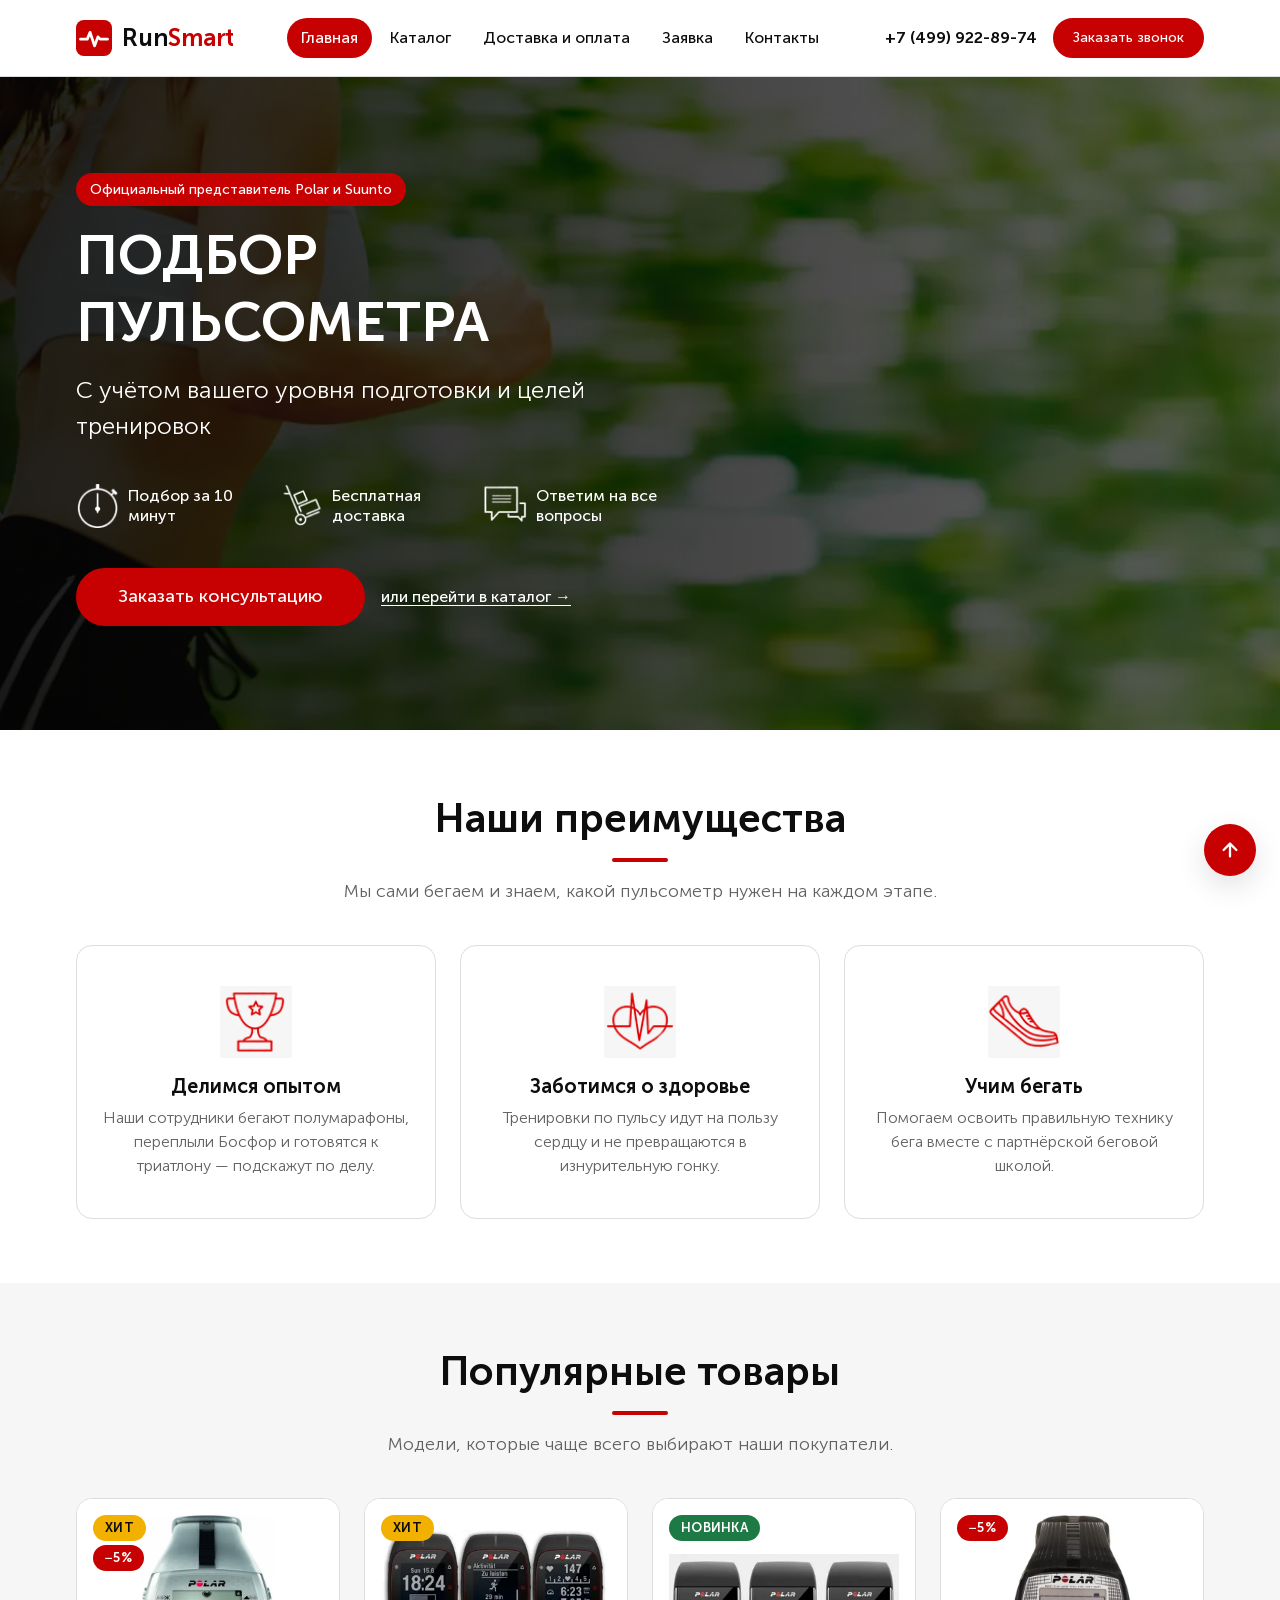
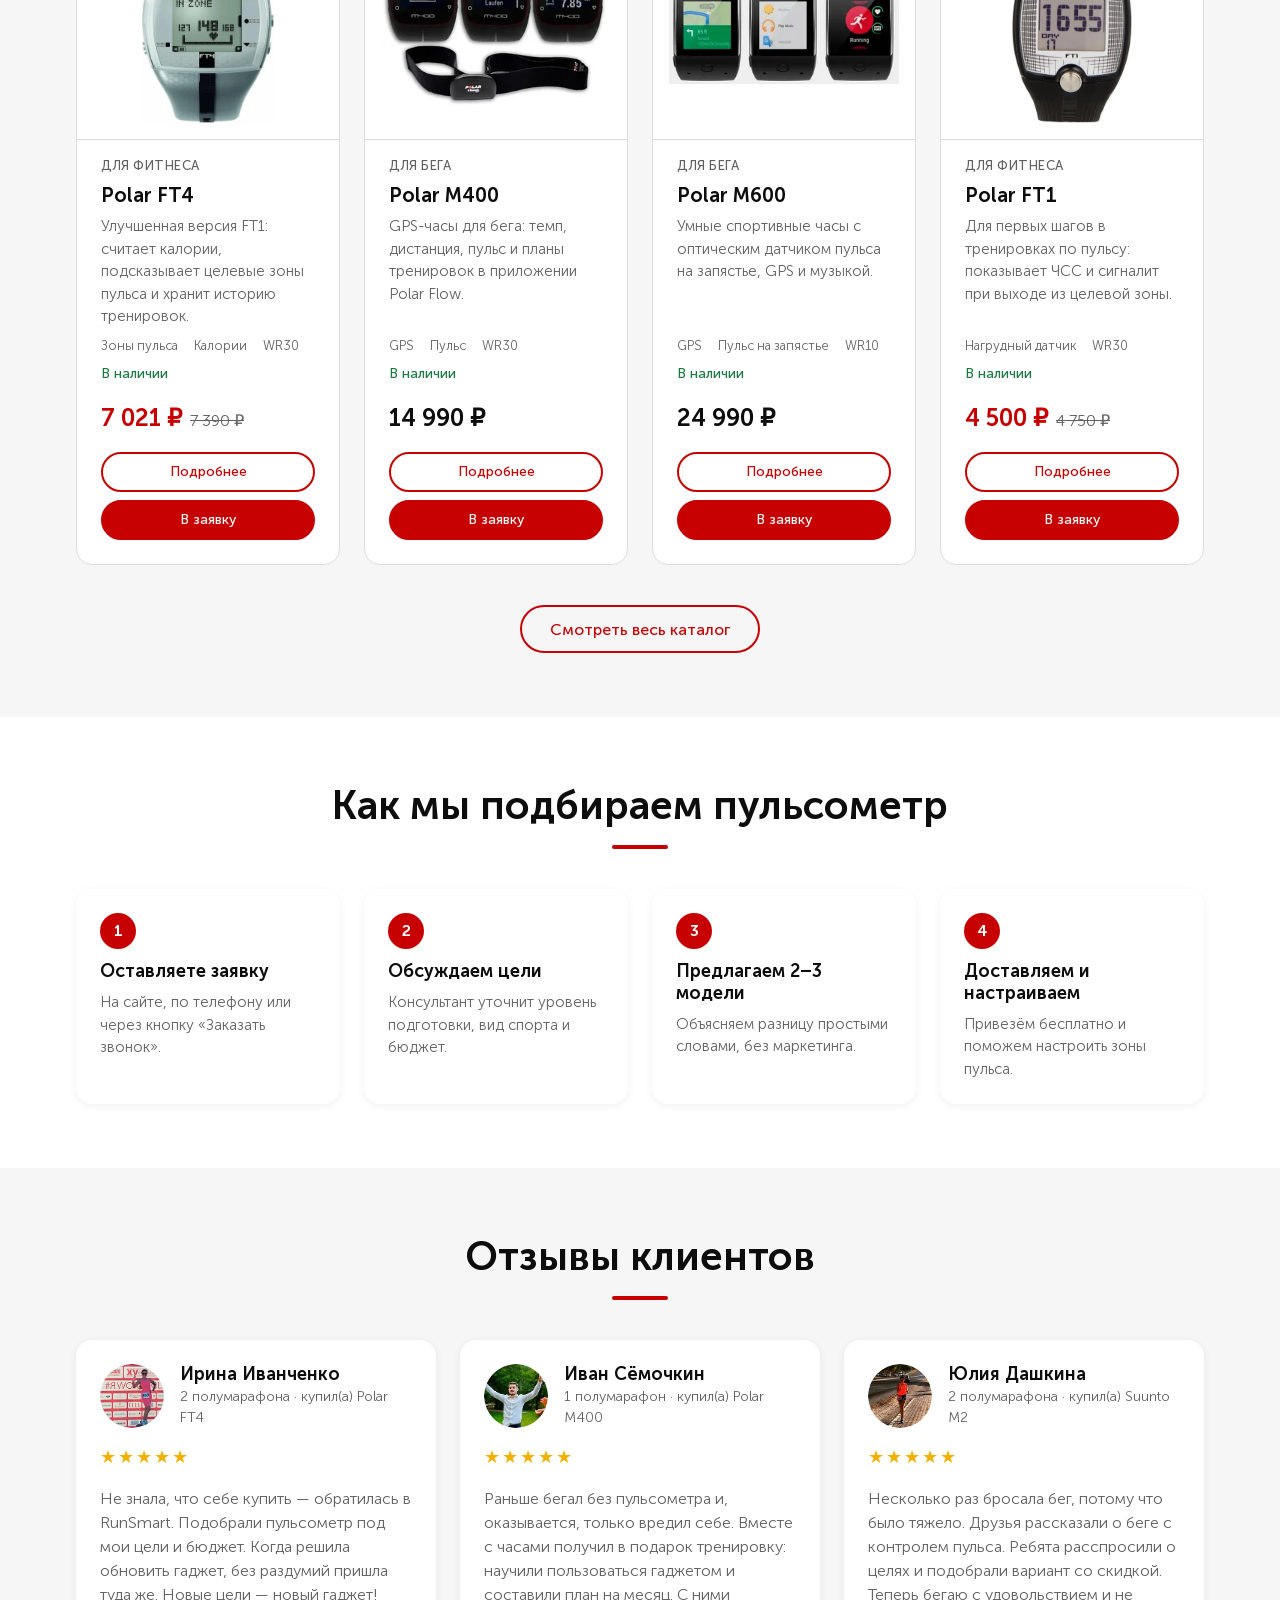
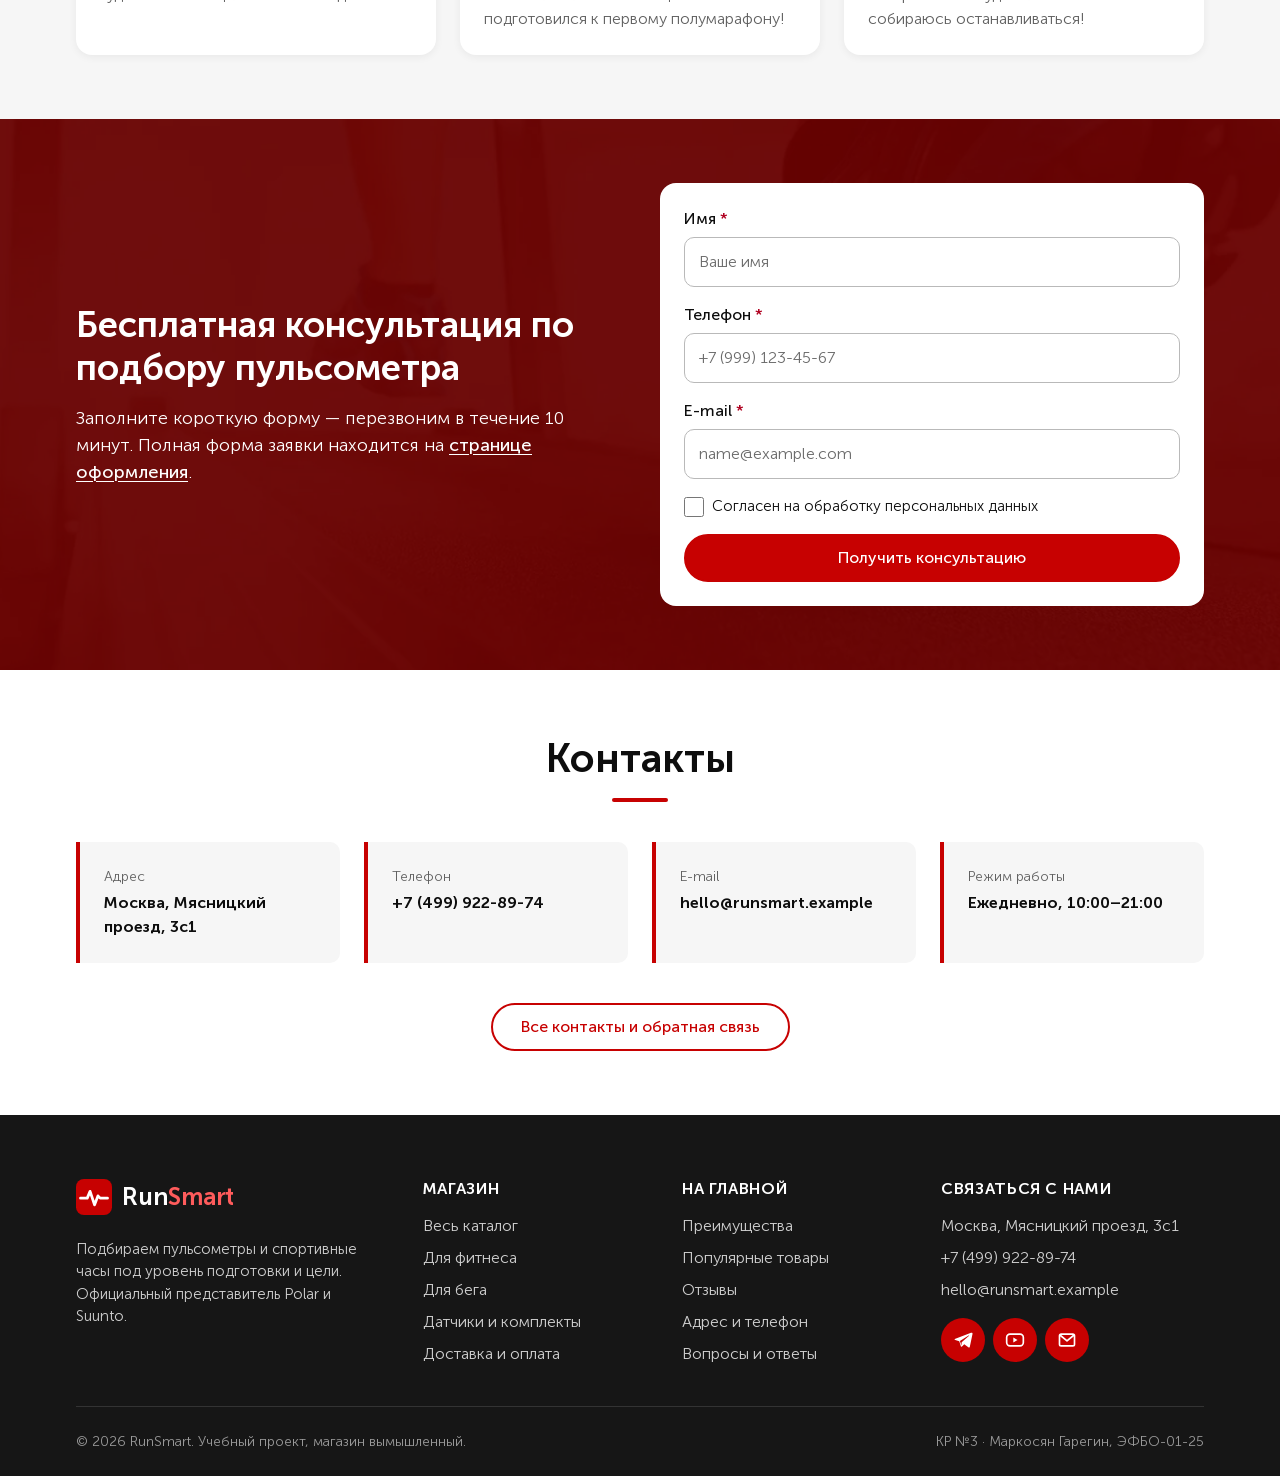
==== commit 41bb4722: "Ссылка в подвале с уникальным текстом, README: результаты Lighthouse" ====
--- a/index.html
+++ b/index.html
@@ -344,7 +344,7 @@
           <li><a class="site-footer__link" href="index.html#advantages">Преимущества</a></li>
           <li><a class="site-footer__link" href="index.html#popular">Популярные товары</a></li>
           <li><a class="site-footer__link" href="index.html#reviews">Отзывы</a></li>
-          <li><a class="site-footer__link" href="index.html#contacts">Контакты</a></li>
+          <li><a class="site-footer__link" href="index.html#contacts">Адрес и телефон</a></li>
           <li><a class="site-footer__link" href="contacts.html#faq">Вопросы и ответы</a></li>
         </ul>
       </nav>
